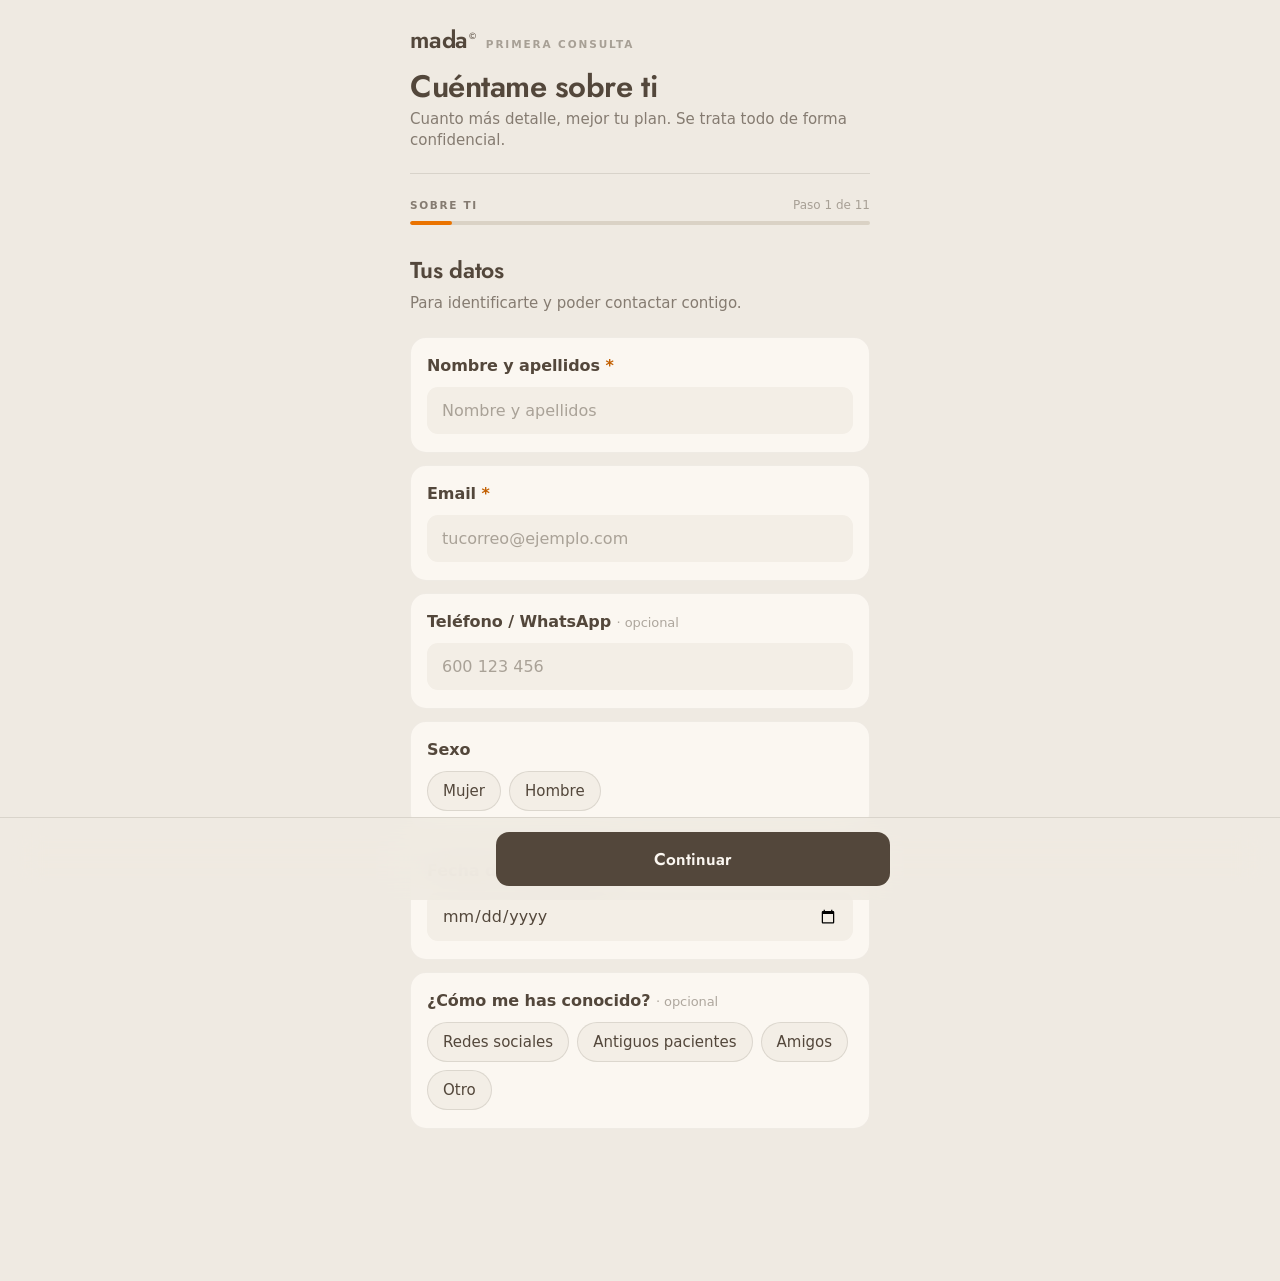
==== inicial.html @ d4c69e30 "Digestivo: pregunta «¿con qué alimentos?» tras «Con alimentos concretos» — inicial.html" ====
<!DOCTYPE html>
<html lang="es">
<head>
<meta charset="utf-8">
<meta name="viewport" content="width=device-width, initial-scale=1, viewport-fit=cover">
<meta name="robots" content="noindex">
<title>Cuestionario inicial · mada nutrición</title>
<link rel="preconnect" href="https://fonts.googleapis.com">
<link rel="preconnect" href="https://fonts.gstatic.com" crossorigin>
<link href="https://fonts.googleapis.com/css2?family=Jost:wght@500;600&display=swap" rel="stylesheet">
<link rel="stylesheet" href="mada.css?v=20261003">
</head>
<body>
<!-- MADA · Cuestionario inicial por perfiles (v3, 2026-10-01).
     inicial.html?perfil=general|deportista|menor|digestivo  (sin parámetro o desconocido = general).
     digestivo = el general más cinco pasos de historial digestivo (síntomas, dolor por zonas, heces, señales, alimentos).
     menor = el general con el día a día adaptado y la autorización de madre, padre o tutor legal.
     Página estática (GitHub Pages) → POST (form:'intake') al doPost del Apps Script →
     pestaña INICIAL (todo viaja en raw_json) → la app crea el cliente tras la revisión.
     Motor y estilos: mada.js / mada.css (compartidos con el cuestionario semanal). -->
<div class="wrap"><div id="app"></div></div>
<script src="mada.js?v=20261003"></script>
<script>
  var EXEC_URL = 'https://script.google.com/macros/s/AKfycbzDt5caDvdEflEsBOUBldg51Zm5GO_rv7yb8Tvi7xvp4FPO4zFOr2xmxoo-6ybuRs6Wqw/exec';
  var CONTACT_EMAIL = 'madanutricion@gmail.com';   // confirmado por el usuario el 2026-10-02

  // ── Perfil (lo elige el nutricionista al copiar el enlace) ──
  var KNOWN = ['general', 'deportista', 'menor', 'digestivo'];
  var PERFIL = (new URLSearchParams(location.search).get('perfil') || 'general').toLowerCase();
  if (KNOWN.indexOf(PERFIL) < 0) PERFIL = 'general';

  var GRID_FOODS = ['Cereales (pan, pasta, avena, arroz…)', 'Legumbres', 'Proteína vegetal (tofu, soja, tempeh…)', 'Verduras', 'Frutas', 'Tubérculos (patata, boniato…)', 'Carnes', 'Pescados', 'Lácteos', 'Huevo', 'Frutos secos y semillas'];
  var GRID_LEVELS = [['love', '5', 'Me encanta'], ['like', '4', 'Me gusta'], ['ok', '3', 'Normal'], ['tol', '2', 'Lo tolero'], ['no', '1', 'Lo detesto']];

  // Actividad marcada → deporte de la sesión que se añade sola
  var ACTIVITY_SPORT = { 'Gimnasio / pesas': 'gym', 'Correr': 'running', 'Ciclismo': 'cycling', 'Natación': 'swimming',
                         'CrossFit / HIIT': 'crossfit', 'Deportes de equipo': 'team', 'Clases dirigidas': 'other', 'Yoga / pilates': 'other' };
  var HR_GEAR = 'Pulsómetro o reloj GPS', POWER_GEAR = 'Potenciómetro';

  var LEGAL = 'Responsable: Oier Madariaga (MADA Nutrición), ' + CONTACT_EMAIL + '. Finalidad: elaborar y seguir tu plan nutricional. ' +
    'Base legal: la ejecución del servicio que contratas (art. 6.1.b RGPD) y tu consentimiento explícito para tratar datos de salud (art. 9.2.a), que puedes retirar en cualquier momento. ' +
    'Conservación: mientras dure el servicio y, después, durante los plazos que exige la normativa sanitaria (como mínimo cinco años). ' +
    'Destinatarios: no se ceden a terceros. Las respuestas se guardan en Google, que actúa como encargado del tratamiento y puede tratarlas fuera de la Unión Europea con las garantías que prevé el RGPD. ' +
    'Derechos: acceso, rectificación, supresión, oposición, limitación y portabilidad escribiendo a ese email. También puedes reclamar ante la Agencia Española de Protección de Datos (www.aepd.es).';

  // Menores de edad: desde los 14 años el consentimiento de protección de datos lo da la propia persona
  // (art. 7 LOPDGDD); el servicio lo contrata y lo autoriza quien ejerce la patria potestad o la tutela.
  var LEGAL_MENOR = 'Responsable: Oier Madariaga (MADA Nutrición), ' + CONTACT_EMAIL + '. Finalidad: elaborar y seguir el plan nutricional de la persona menor de edad. ' +
    'Base legal: la ejecución del servicio que contrata su madre, padre o tutor legal (art. 6.1.b RGPD) y el consentimiento explícito para tratar datos de salud (art. 9.2.a). ' +
    'A partir de los 14 años ese consentimiento lo da la propia persona menor (art. 7 de la Ley Orgánica 3/2018); por debajo de esa edad lo da su madre, padre o tutor legal. ' +
    'En todos los casos se pide además la autorización de la madre, el padre o el tutor legal para prestar el servicio. El consentimiento puede retirarse en cualquier momento. ' +
    'Conservación: mientras dure el servicio y, después, durante los plazos que exige la normativa sanitaria (como mínimo cinco años). ' +
    'Destinatarios: no se ceden a terceros. Las respuestas se guardan en Google, que actúa como encargado del tratamiento y puede tratarlas fuera de la Unión Europea con las garantías que prevé el RGPD. ' +
    'Derechos: acceso, rectificación, supresión, oposición, limitación y portabilidad, que pueden ejercer tanto la persona menor como su madre, padre o tutor legal escribiendo a ese email. ' +
    'También se puede reclamar ante la Agencia Española de Protección de Datos (www.aepd.es).';

  // ── Catálogo de pasos ──
  var STEP_DEFS = {
    sobre_ti: { name: 'Sobre ti', title: 'Tus datos', desc: 'Para identificarte y poder contactar contigo.', fields: [
      { id: 'nombre', label: 'Nombre y apellidos', req: true, type: 'text', ph: 'Nombre y apellidos', ac: 'name' },
      { id: 'email', label: 'Email', req: true, type: 'email', ph: 'tucorreo@ejemplo.com', ac: 'email' },
      { id: 'telefono', label: 'Teléfono / WhatsApp', opt: true, type: 'tel', ph: '600 123 456', ac: 'tel' },
      { id: 'sexo', label: 'Sexo', type: 'chips', opts: [['female', 'Mujer'], ['male', 'Hombre']] },
      { id: 'fecha_nacimiento', label: 'Fecha de nacimiento', type: 'date' },
      { id: 'estado_hormonal', label: 'Ciclo y etapa hormonal', hint: 'Influye en hierro, calcio y energía.', showIf: { sexo: 'female' }, type: 'chips', opts: ['Ciclo regular', 'Ciclo irregular', 'Anticonceptivos hormonales', 'Embarazo', 'Lactancia', 'Perimenopausia / menopausia'] },
      { id: 'como_conociste', label: '¿Cómo me has conocido?', opt: true, type: 'chips', opts: ['Redes sociales', 'Antiguos pacientes', 'Amigos', 'Otro'] }
    ]},
    medidas: { name: 'Medidas', title: 'Tus medidas', desc: 'Un punto de partida; ya lo afinamos en consulta.', fields: [
      { id: 'altura_cm', label: 'Altura', type: 'number', unit: 'cm', ph: '170' },
      { id: 'peso_actual', label: 'Peso actual', type: 'number', unit: 'kg', ph: '70' },
      { id: 'peso_habitual', label: 'Peso habitual', hint: 'Si has tenido variaciones de peso, especifícalas.', type: 'textarea', ph: 'Mi peso de siempre es ~68 kg; el año pasado llegué a 75…' }
    ]},
    objetivo: { name: 'Objetivo', title: 'Tu objetivo', desc: 'Para orientar el plan desde el primer día.', fields: [
      { id: 'objetivo', label: '¿Qué quieres conseguir?', hint: 'Puedes marcar más de uno.', type: 'checks', opts: ['Perder grasa', 'Ganar músculo', 'Rendimiento deportivo', 'Salud', 'Mejorar hábitos'] },
      { id: 'peso_objetivo', label: 'Peso en el que te verías bien', opt: true, type: 'number', unit: 'kg', ph: '70' },
      { id: 'motivo', label: 'Cuéntame más', type: 'textarea', ph: 'Qué quieres conseguir a corto y largo plazo, qué te ha traído hasta aquí…' },
      { id: 'asesoramientos_previos', label: '¿Has hecho otros asesoramientos nutricionales? ¿Qué tal?', opt: true, type: 'textarea', ph: 'Con quién, cuándo y cómo te fue…' }
    ]},
    salud: { name: 'Salud', title: 'Tu salud', desc: 'Para un plan seguro. Déjalo en blanco si no aplica.', fields: [
      { id: 'alergias', label: 'Alergias e intolerancias', hint: 'Marca las que te afecten: el plan las tendrá en cuenta automáticamente.', type: 'checks', opts: ['Gluten', 'Lácteos', 'Huevos', 'Frutos de cáscara', 'Cacahuetes', 'Soja', 'Pescado', 'Crustáceos', 'Moluscos', 'Sésamo', 'Apio', 'Mostaza', 'Sulfitos', 'Altramuces'] },
      { id: 'alergias_otras', label: 'Otros alimentos que no puedes o no quieres comer', opt: true, type: 'text', ph: 'Fresas, cerdo, picante…' },
      { id: 'digestivo', label: '¿Molestias digestivas habituales?', type: 'checks', none: 'Ninguna', opts: ['Ninguna', 'Hinchazón', 'Gases', 'Estreñimiento', 'Diarrea', 'Reflujo / acidez', 'Náuseas'] },
      { id: 'digestivo_detalle', label: '¿Cuándo y con qué alimentos?', opt: true, type: 'text', ph: 'Después de las legumbres, por la noche…' },
      { id: 'patologias', label: '¿Alguna patología, alteración o enfermedad actual?', hint: 'Digestiva, tiroides, diabetes, tensión, colesterol, cirugías…', type: 'textarea', ph: 'Indícalas todas' },
      { id: 'antecedentes', label: 'Enfermedades en familiares cercanos', hint: 'Padres, herman@s, tí@s, abuel@s: digestivo, colesterol, diabetes, tiroides, cáncer, obesidad…', opt: true, type: 'textarea', ph: 'Indica cuál/es' },
      { id: 'medicacion', label: 'Medicación, suplementación o herbolario', hint: 'Actual o reciente: nombre, dosis, hora y duración. Incluye antigua/crónica y reacciones adversas.', type: 'textarea', ph: 'Nombre, dosis, cuándo…' },
      { id: 'documentacion', label: '¿Analíticas o pruebas médicas recientes?', opt: true, type: 'textarea', ph: 'Sí, te las envío por email/Drive / No' }
    ]},
    dia: { name: 'Día a día', title: 'Tu día a día', desc: 'Tu rutina y hábitos me ayudan a que el plan encaje contigo.', fields: [
      { id: 'trabajo', label: '¿En qué trabajas o a qué te dedicas?', type: 'text', ph: 'Profesión / ocupación' },
      { id: 'trabajo_tipo', label: 'Tu trabajo es sobre todo…', type: 'chips', opts: ['Sentado (oficina, coche)', 'De pie o moviéndome', 'Esfuerzo físico'] },
      { id: 'turnos', label: 'Tu horario', type: 'chips', opts: ['Fijo', 'Partido', 'Turnos / noches', 'Sin horario fijo'] },
      { id: 'situacion_economica', label: '¿Situación económica complicada?', opt: true, type: 'chips', opts: ['No', 'Un poco', 'Sí'] },
      { id: 'fuma', label: '¿Fumas?', type: 'chips', opts: ['No', 'Ocasionalmente', 'Sí'] },
      { id: 'alcohol', label: '¿Consumes alcohol?', type: 'chips', opts: ['No', 'Ocasionalmente', 'Habitualmente'] },
      { id: 'dia_a_dia_otros', label: 'Otras aportaciones de tu día a día', opt: true, type: 'textarea', ph: 'Aficiones, nivel de estrés, lo que quieras…' }
    ]},
    cocina: { name: 'Cocina', title: 'Hábitos en la cocina', desc: 'Cómo y qué sueles cocinar.', fields: [
      { id: 'cocina_tiempo', label: '¿Cocinas y tienes tiempo, o vas más de comida rápida?', type: 'textarea', ph: 'Cuéntame tu manejo y tiempo en la cocina…' },
      { id: 'cocciones_disponibles', label: 'Métodos de cocción que tienes disponibles', type: 'checks', opts: ['Plancha', 'Cocido', 'Vapor', 'Horno', 'Microondas', 'Airfryer', 'Freidora', 'Barbacoa'] },
      { id: 'guarniciones', label: 'Guarniciones que más usas', opt: true, type: 'textarea', ph: 'Cremas de verdura, salteados, ensaladas, patata, arroz…' },
      { id: 'aceite', label: '¿Qué aceite usas para cocinar y para aliñar en crudo?', opt: true, type: 'text', ph: 'Oliva virgen extra, girasol…' },
      { id: 'integral_blanco', label: 'El pan, pasta o harinas que consumes, ¿integrales o blancos?', type: 'chips', opts: ['Integrales', 'Blancos', 'Ambos'] },
      { id: 'hora_hambre', label: '¿En qué momento del día tienes más hambre?', opt: true, type: 'text', ph: 'Media tarde, antes de cenar…' },
      { id: 'num_frutas_dia', label: 'Nº de frutas al día', type: 'select', min: 0, max: 10 },
      { id: 'num_legumbres_semana', label: 'Nº de legumbres a la semana', type: 'select', min: 0, max: 10 }
    ]},
    preferencias: { name: 'Preferencias', title: 'Tus preferencias', desc: 'Marca cuánto te gusta cada grupo de alimentos.', fields: [
      { id: 'preferencias', label: '', type: 'grid', foods: GRID_FOODS, levels: GRID_LEVELS }
    ]},
    un_dia: { name: 'Un día', title: 'Un día de comidas', desc: 'Qué sueles comer (indica hora, lugar y compañía si puedes).', fields: [
      { id: 'comida_desayuno', label: 'Desayuno', type: 'meal', ph: 'Ej. 7:00 tostadas de pan integral con pavo, en casa…' },
      { id: 'comida_media', label: 'Media mañana', type: 'meal', ph: 'Fruta, café…' },
      { id: 'comida_comida', label: 'Comida', type: 'meal' },
      { id: 'comida_merienda', label: 'Merienda', type: 'meal' },
      { id: 'comida_cena', label: 'Cena', type: 'meal' },
      { id: 'comida_extra', label: 'Extra', hint: 'Picoteos, fin de semana… (indica cuándo)', type: 'meal' }
    ]},
    deporte: { name: 'Tu deporte', title: 'Tu deporte', desc: 'Para ajustar el plan a lo que entrenas de verdad.', fields: [
      { id: 'deporte_principal', label: 'Tu deporte principal', type: 'chips', opts: ['Carrera', 'Ciclismo', 'Duatlón / triatlón', 'Natación', 'Fuerza / gimnasio', 'CrossFit / HIIT', 'Deporte de equipo', 'Otro'] },
      { id: 'nivel', label: 'Tu nivel', type: 'chips', opts: ['Recreativo', 'Amateur competitivo', 'Federado'] },
      { id: 'anos_practica', label: '¿Cuántos años llevas?', opt: true, type: 'number', unit: 'años', ph: '5', int: true, min: 0, max: 70 },
      { id: 'fase', label: '¿En qué fase de la temporada estás?', opt: true, type: 'chips', opts: ['Base', 'Específica', 'Competición', 'Descanso'] },
      { id: 'material', label: '¿Con qué mides tus entrenos?', hint: 'Si usas alguno, te pediré el dato en cada sesión: afina mucho el cálculo de lo que gastas.', opt: true, type: 'checks', opts: [HR_GEAR, POWER_GEAR, 'Báscula de bioimpedancia'] }
    ]},
    actividad: { name: 'Actividad', title: 'Actividad física', desc: 'Tu nivel de movimiento y ejercicio.', fields: [
      { id: 'actividad_fisica', label: '¿Qué actividad o ejercicio realizas?', type: 'checks', none: 'Ninguna', opts: ['Gimnasio / pesas', 'Correr', 'Caminar', 'Ciclismo', 'Natación', 'CrossFit / HIIT', 'Clases dirigidas', 'Deportes de equipo', 'Yoga / pilates', 'Ninguna'] },
      { id: 'entrenos_json', label: 'Tu semana de entrenos', hint: 'Una ficha por cada tipo de sesión que hagas en una semana normal (por ejemplo: rodaje suave, series y tirada larga son tres).', type: 'sessions',
        note: 'Si combinas bici y carrera en la misma sesión (brick), ponla como «Otro» con el nombre «Brick bici + carrera» y su duración total.',
        showIf: function (api) { return api.sessions().length > 0 || api.checks('actividad_fisica').some(function (a) { return ACTIVITY_SPORT[a]; }); },
        hr: function (api) { return PERFIL !== 'deportista' || api.checks('material').indexOf(HR_GEAR) >= 0; },
        power: function (api) { return api.checks('material').indexOf(POWER_GEAR) >= 0; } },
      { id: 'pasos_dia', label: 'Pasos aproximados al día', opt: true, type: 'chips', opts: ['Menos de 5.000', '5.000–8.000', '8.000–12.000', 'Más de 12.000', 'No lo sé'] },
      { id: 'actividad_otros', label: '¿Algo más sobre tu actividad?', opt: true, type: 'textarea', ph: 'Lesiones, cambios previstos, lo que quieras añadir…' }
    ]},
    comer_entreno: { name: 'Entreno y comida', title: 'Comer alrededor del entreno', desc: 'Lo que haces hoy, tal cual. Sin juzgar.', fields: [
      { id: 'pre_entreno', label: '¿Qué sueles tomar antes de entrenar?', type: 'textarea', ph: 'Tostadas con mermelada, un plátano, nada…' },
      { id: 'pre_entreno_tiempo', label: '¿Cuánto antes?', type: 'chips', opts: ['En ayunas', 'Menos de 1 h', '1-2 h', '2-3 h'] },
      { id: 'durante_entreno', label: 'Durante el entreno tomas…', type: 'checks', none: 'Nada', opts: ['Nada', 'Agua', 'Bebida isotónica', 'Geles', 'Barritas', 'Fruta', 'Otros'] },
      { id: 'durante_marcas', label: '¿Qué productos o marcas usas?', opt: true, type: 'text', ph: '226ERS, Maurten, dátiles, membrillo…' },
      { id: 'post_entreno', label: '¿Y después?', type: 'textarea', ph: 'Batido, fruta, la comida que toque…' },
      { id: 'post_entreno_tiempo', label: '¿Cuánto tardas en comer algo?', type: 'chips', opts: ['Menos de 30 min', '30-60 min', '1-2 h', 'Más de 2 h'] },
      { id: 'gi_ejercicio', label: '¿Molestias digestivas mientras entrenas o compites?', type: 'checks', none: 'Ninguna', opts: ['Ninguna', 'Náuseas', 'Calambres abdominales', 'Diarrea', 'Reflujo', 'Flato'] },
      { id: 'sudoracion', label: '¿Cuánto sudas?', type: 'chips', opts: ['Poco', 'Normal', 'Mucho'] },
      { id: 'sal_ropa', label: '¿Te quedan marcas de sal en la ropa?', opt: true, type: 'chips', opts: ['No', 'Sí'] },
      { id: 'calambres', label: '¿Calambres musculares?', opt: true, type: 'chips', opts: ['No', 'A veces', 'Frecuentes'] },
      { id: 'cafeina', label: 'Cafeína', opt: true, type: 'checks', none: 'No tomo', opts: ['No tomo', 'Café a diario', 'Antes de entrenar', 'Geles o productos con cafeína'] },
      { id: 'suplementos_deportivos', label: 'Suplementos deportivos', opt: true, type: 'checks', none: 'Ninguno', opts: ['Ninguno', 'Creatina', 'Proteína', 'Electrolitos', 'Beta-alanina', 'Otros'] },
      { id: 'suplementos_otros', label: '¿Cuáles y en qué dosis?', opt: true, type: 'text', ph: 'Creatina 3 g al día…' }
    ]},
    competiciones: { name: 'Competiciones', title: 'Competiciones y objetivos', desc: 'Lo que tienes a la vista esta temporada.', fields: [
      { id: 'competiciones_json', label: 'Tus próximas pruebas', opt: true, type: 'rows', addLabel: '+ Añadir prueba', columns: [
        { key: 'nombre', label: 'Prueba', ph: 'Duatlón de Vitoria', full: true },
        { key: 'fecha', label: 'Fecha', type: 'date' },
        { key: 'tipo', label: 'Distancia', ph: 'Sprint, 10K…' },
        { key: 'objetivo', label: 'Objetivo', type: 'chips', opts: ['Terminar', 'Marca', 'Clasificar'] }
      ]}
    ]},
    descanso: { name: 'Descanso', title: 'Hábitos de sueño', desc: 'El descanso influye mucho en los resultados.', fields: [
      { id: 'horario_sueno', label: 'Hora de levantarte y de acostarte', type: 'text', ph: 'Ej. me levanto 7:00, me acuesto 23:30' },
      { id: 'horas_sueno', label: '¿Cuánto sueles dormir?', type: 'chips', opts: ['Menos de 6 h', '6–7 h', '7–8 h', 'Más de 8 h'] },
      { id: 'buen_descanso', label: '¿Consideras que descansas bien?', type: 'chips', opts: ['Sí', 'A veces', 'No'] },
      { id: 'cuesta_conciliar', label: '¿Te cuesta conciliar el sueño?', type: 'chips', opts: ['No', 'A veces', 'Sí'] },
      { id: 'pantallas_antes_dormir', label: '¿Usas pantallas antes de dormir (móvil, TV, tablet)?', type: 'chips', opts: ['No', 'A veces', 'Sí'] }
    ]},
    enviar: { name: 'Enviar', title: 'Antes de enviar', desc: 'Un último paso y lo tengo todo.', fields: [
      { id: 'consent_at', label: 'Protección de datos', type: 'consent', text: 'He leído la información y acepto que se traten mis datos, incluidos los de salud, para elaborar y seguir mi plan nutricional.', legal: LEGAL }
    ]}
  };

  // ── Variantes de paso del perfil «menor» (mismos ids y valores que el general: la app no distingue) ──
  function variant(def, o) {
    var out = { name: def.name, title: o.title || def.title, desc: o.desc || def.desc, fields: [] };
    def.fields.forEach(function (f) {
      if ((o.omit || []).indexOf(f.id) >= 0) return;
      var c = {}, k; for (k in f) c[k] = f[k];
      var ch = (o.change || {})[f.id]; if (ch) for (k in ch) c[k] = ch[k];
      out.fields.push(c);
    });
    return out;
  }
  STEP_DEFS.sobre_ti_menor = variant(STEP_DEFS.sobre_ti, { change: {
    email: { label: 'Email', hint: 'El tuyo o el de tu madre, padre o tutor.' },
    estado_hormonal: { label: 'Tu ciclo', opts: ['Ciclo regular', 'Ciclo irregular', 'Anticonceptivos hormonales', 'No tengo la regla', 'Embarazo'] }
  }});
  STEP_DEFS.dia_menor = variant(STEP_DEFS.dia, { omit: ['situacion_economica'], change: {
    trabajo: { label: '¿Qué estudias o a qué te dedicas?', ph: 'Bachillerato, FP, trabajo…' },
    trabajo_tipo: { label: 'Tu día es sobre todo…', opts: [['Sentado (oficina, coche)', 'Sentado (clase, estudio)'], ['De pie o moviéndome', 'De pie o moviéndome'], ['Esfuerzo físico', 'Esfuerzo físico']] },
    turnos: { label: 'Tu horario de clases o trabajo' }
  }});
  STEP_DEFS.enviar_menor = { name: 'Enviar', title: 'Antes de enviar', desc: 'Para este último paso hace falta tu madre, tu padre o tu tutor legal.', fields: [
    { id: 'consent_at', label: 'Tu aceptación', type: 'consent', text: 'He leído la información y acepto que se traten mis datos, incluidos los de salud, para elaborar y seguir mi plan nutricional.', legal: LEGAL_MENOR },
    { id: 'tutor_nombre', label: 'Madre, padre o tutor legal: nombre y apellidos', req: true, type: 'text', ph: 'Nombre y apellidos' },
    { id: 'tutor_relacion', label: 'Es tu…', type: 'chips', opts: ['Madre', 'Padre', 'Tutor legal'] },
    { id: 'tutor_telefono', label: 'Su teléfono', req: true, type: 'tel', ph: '600 123 456' },
    { id: 'tutor_email', label: 'Su email', opt: true, type: 'email', ph: 'correo@ejemplo.com' },
    { id: 'tutor_consent_at', label: 'Autorización de la madre, el padre o el tutor legal', type: 'consent',
      text: 'Soy la madre, el padre o el tutor legal de quien rellena este cuestionario. He leído la información de protección de datos, autorizo que reciba el servicio de asesoramiento nutricional y consiento el tratamiento de sus datos, incluidos los de salud.' }
  ]};

  // ── Perfil «digestivo»: el general + historial digestivo. Las claves dig_* van a la anamnesis «Digestivo» ──
  function has(id, val) { return function (api) { return api.checks(id).indexOf(val) >= 0; }; }
  function hasPain(api) { var d = api.chip('dig_dolor'); return d === 'A veces' || d === 'A menudo'; }
  function hasGas(api) { var g = api.chip('dig_gases'); return g === 'A veces' || g === 'Sí'; }
  // «Con alimentos concretos» abre un campo para escribirlos (solo mientras su pregunta «¿cuándo?» está a la vista)
  var FOODS_OPT = 'Con alimentos concretos';
  function bloatFoods(api) { return api.checks('dig_sintomas').indexOf('Hinchazón o distensión') >= 0 && api.checks('dig_hinchazon_cuando').indexOf(FOODS_OPT) >= 0; }
  function gasFoods(api) { return hasGas(api) && api.checks('dig_gases_cuando').indexOf(FOODS_OPT) >= 0; }
  function hasAlarm(api) { return api.checks('dig_alarma').some(function (a) { return a !== 'Nada de esto'; }); }
  // Zonas del abdomen vistas de frente (1 = bajo las costillas del lado derecho de la persona), como en la exploración clínica
  var ZONES = [
    ['1 · hipocondrio derecho', '1', 'bajo las costillas'], ['2 · epigastrio', '2', 'boca del estómago'], ['3 · hipocondrio izquierdo', '3', 'bajo las costillas'],
    ['4 · flanco derecho', '4', 'costado'], ['5 · zona del ombligo', '5', 'ombligo'], ['6 · flanco izquierdo', '6', 'costado'],
    ['7 · fosa ilíaca derecha', '7', 'ingle'], ['8 · hipogastrio', '8', 'bajo vientre'], ['9 · fosa ilíaca izquierda', '9', 'ingle'],
    ['Difuso', 'Difuso: no sabría señalar un punto']
  ];
  var BRISTOL = [
    ['Tipo 1', 'Tipo 1', 'Bolitas duras y separadas, cuesta expulsarlas', 'b1'],
    ['Tipo 2', 'Tipo 2', 'Alargada, pero formada por bultos', 'b2'],
    ['Tipo 3', 'Tipo 3', 'Alargada, con grietas en la superficie', 'b3'],
    ['Tipo 4', 'Tipo 4', 'Alargada, lisa y blanda', 'b4'],
    ['Tipo 5', 'Tipo 5', 'Trozos blandos con los bordes definidos', 'b5'],
    ['Tipo 6', 'Tipo 6', 'Trozos pastosos con los bordes irregulares', 'b6'],
    ['Tipo 7', 'Tipo 7', 'Líquida, sin trozos sólidos', 'b7']
  ];
  STEP_DEFS.salud_digestivo = variant(STEP_DEFS.salud, { omit: ['digestivo', 'digestivo_detalle'] });
  STEP_DEFS.dig_historia = { name: 'Digestión', title: 'Tu digestión', desc: 'Cuanto más me cuentes, mejor podré valorar tu caso. Deja en blanco lo que no te pase.', fields: [
    { id: 'dig_diagnostico', label: '¿Tienes algún diagnóstico médico digestivo?', hint: 'Si tienes informes o pruebas, envíamelos por email o Drive.', opt: true, type: 'text', ph: 'Colon irritable, celiaquía, SIBO, gastritis, Helicobacter…' },
    { id: 'dig_inicio', label: '¿Desde cuándo tienes molestias?', hint: '¿Lo asocias a algún momento concreto de tu vida?', type: 'textarea', ph: 'Desde hace dos años, tras una gastroenteritis; fue a más al cambiar de trabajo…' },
    { id: 'dig_intoxicacion', label: '¿Alguna intoxicación alimentaria reciente o que relaciones con tus síntomas?', opt: true, type: 'text', ph: 'Cuándo y con qué' },
    { id: 'dig_viajes', label: '¿Has viajado a otros países? ¿Tuviste diarrea del viajero?', opt: true, type: 'text', ph: 'Qué países y cuándo' },
    { id: 'dig_sintomas', label: '¿Qué notas habitualmente?', type: 'checks', none: 'Nada de esto', opts: ['Hinchazón o distensión', 'Reflujo o acidez', 'Digestiones pesadas', 'Náuseas', 'Vómitos', 'Eructos frecuentes', 'Nada de esto'] },
    { id: 'dig_hinchazon_cuando', label: '¿Cuándo aparece la hinchazón?', showIf: has('dig_sintomas', 'Hinchazón o distensión'), type: 'checks', opts: ['Ya al levantarme', 'Después de comer', 'Va a más durante el día', 'Con alimentos concretos', 'Con el estrés'] },
    { id: 'dig_hinchazon_alimentos', label: '¿Con qué alimentos?', showIf: bloatFoods, type: 'textarea', ph: 'Legumbres, cebolla, pan, lácteos…' },
    { id: 'dig_vomitos_cuando', label: '¿Cuándo suelen darse los vómitos?', showIf: has('dig_sintomas', 'Vómitos'), type: 'text', ph: 'Después de cenar, por las mañanas…' },
    { id: 'dig_tras_comer', label: 'Después de comer…', type: 'chips', opts: ['Me encuentro igual', 'Me alivia', 'Me duele o empeoro'] },
    { id: 'dig_sintomas_detalle', label: 'Cuéntame más', hint: 'Cuándo aparecen, con qué comidas, qué los alivia…', opt: true, type: 'textarea', ph: 'La acidez me viene por la noche, al tumbarme…' }
  ]};
  STEP_DEFS.dig_dolor = { name: 'Dolor y gases', title: 'Dolor y gases', desc: 'Dónde, cuándo y cómo.', fields: [
    { id: 'dig_dolor', label: '¿Tienes dolor en el abdomen?', hint: 'Al palparte o sin tocarte.', type: 'chips', opts: ['No', 'A veces', 'A menudo'] },
    { id: 'dig_dolor_zonas', label: '¿Dónde te duele?', hint: 'Marca todas las zonas. Están vistas de frente: la columna de la izquierda es tu lado derecho.', showIf: hasPain,
      type: 'checks', layout: 'grid3', head: ['Tu lado derecho', 'Centro', 'Tu lado izquierdo'], none: 'Difuso', opts: ZONES },
    { id: 'dig_dolor_cuando', label: '¿En qué momentos?', opt: true, showIf: hasPain, type: 'text', ph: 'Después de comer, antes de ir al baño, con la regla…' },
    { id: 'dig_dolor_bano', label: '¿Mejora al ir al baño?', showIf: hasPain, type: 'chips', opts: ['Sí', 'A veces', 'No'] },
    { id: 'dig_gases', label: '¿Tienes exceso de gases?', type: 'chips', opts: ['No', 'A veces', 'Sí'] },
    { id: 'dig_gases_cuando', label: '¿En qué momento?', showIf: hasGas, type: 'checks', opts: ['Después de las comidas', 'Al final del día', 'Con alimentos concretos', 'Todo el día'] },
    { id: 'dig_gases_alimentos', label: '¿Con qué alimentos?', showIf: gasFoods, type: 'textarea', ph: 'Coles, legumbres, refrescos…' },
    { id: 'dig_gases_molestia', label: '¿Sientes malestar o quemazón al expulsarlos?', hint: 'Contesta aunque no tengas exceso de gases.', type: 'chips', opts: ['No', 'A veces', 'Sí'] },
    { id: 'dig_gases_olor', label: '¿Cómo huelen?', type: 'chips', opts: ['Apenas huelen', 'Olor normal', ['Olor fuerte (huevo podrido)', 'Olor fuerte, como a huevo podrido']] }
  ]};
  STEP_DEFS.dig_heces = { name: 'Deposiciones', title: 'Tus deposiciones', desc: 'No es lo más agradable de contar, pero es de lo que más información da.', fields: [
    { id: 'dig_ritmo', label: '¿Cómo es tu ritmo intestinal?', type: 'chips', opts: ['Normal', 'Estreñimiento', 'Diarrea', 'Alterno las dos'] },
    { id: 'dig_frecuencia', label: '¿Cuántas veces vas al baño?', type: 'text', ph: '1-2 al día, una cada tres días…' },
    { id: 'dig_momento', label: '¿En qué momento del día?', opt: true, type: 'checks', opts: ['Al levantarme', 'Justo después de comer', 'Por la noche', 'Sin momento fijo'] },
    { id: 'dig_bristol', label: '¿A cuál se parecen más tus heces?', hint: 'Puedes marcar varias.', type: 'checks', layout: 'rows', opts: BRISTOL },
    { id: 'dig_bristol_detalle', label: 'Si varían, ¿con qué frecuencia cada tipo?', hint: 'Y si has visto que cambian con algún alimento o situación.', opt: true, type: 'textarea', ph: 'Casi siempre tipo 3; tipo 6 cuando como fuera o estoy con nervios…' },
    { id: 'dig_heces_color', label: 'Color y olor', opt: true, type: 'text', ph: 'Marrón, amarillentas, verdosas, muy oscuras, olor muy fuerte…' },
    { id: 'dig_heces_rasgos', label: '¿Has notado algo de esto?', type: 'checks', none: 'Nada de esto', opts: ['Restos de alimentos', 'Flotan', 'Aceitosas o grasientas', 'Manchan mucho el váter', 'Nada de esto'] },
    { id: 'dig_heces_inicio', label: '¿Los cambios empezaron en un momento concreto?', opt: true, type: 'text', ph: 'Tras unos antibióticos, un viaje, una época de estrés…' }
  ]};
  STEP_DEFS.dig_senales = { name: 'Otras señales', title: 'Otras señales', desc: 'Algunas parecen no tener que ver con la digestión, pero ayudan a entender el cuadro.', fields: [
    { id: 'dig_alarma', label: '¿Te ha pasado algo de esto?', type: 'checks', none: 'Nada de esto', opts: ['Sangre en las heces o heces negras', 'Bulto en el abdomen al palparte', 'Dificultad para tragar', 'Pérdida de peso sin buscarla', 'Pérdida de apetito', 'Anemias recurrentes', 'Nada de esto'] },
    { id: 'dig_alarma_detalle', label: 'Cuéntame cuánto, desde cuándo y si lo has consultado con tu médico', showIf: hasAlarm, type: 'textarea', ph: 'He perdido 4 kg en dos meses sin cambiar nada; aún no he ido al médico…' },
    { id: 'dig_boca', label: 'En la boca', type: 'checks', none: 'Nada de esto', opts: ['Mal sabor o sabor metálico', 'Boca pastosa o seca', 'Mal aliento', 'Llagas o aftas', 'Caries frecuentes', 'Herpes', 'Lengua blanca', 'Gingivitis', 'Candidiasis', 'Nada de esto'] },
    { id: 'dig_infecciones', label: '¿Infecciones que se repiten?', opt: true, type: 'text', ph: 'De orina, en las uñas, hongos…' },
    { id: 'dig_signos', label: '¿Notas alguno de estos signos?', type: 'checks', none: 'Ninguno', opts: ['Caída de pelo o pelo quebradizo', 'Caída de pelo de las cejas', 'Uñas quebradizas o con líneas', 'Dolores de cabeza habituales', 'Mareos o vista nublada',
      ['Alteraciones en la piel', 'Piel: eczema, rojez o picor'], 'Fatiga', 'Neblina mental', 'Ninguno'] },
    { id: 'dig_signos_detalle', label: 'Describe lo que creas conveniente', opt: true, type: 'textarea', ph: 'Picor solo en verano, mareos al levantarme rápido…' },
    { id: 'dig_estres', label: '¿Eres propenso/a al estrés o la ansiedad?', type: 'chips', opts: ['No', 'Algo', 'Mucho'] },
    { id: 'dig_estres_relacion', label: '¿Tus síntomas o recaídas van con el estrés?', type: 'chips', opts: ['No', 'A veces', 'Sí', 'No lo sé'] }
  ]};
  STEP_DEFS.dig_alimentos = { name: 'Alimentos', title: 'Alimentos que te sientan mal', desc: 'Lo que ya hayas detectado. Si no lo tienes claro, también me vale.', fields: [
    { id: 'dig_ninez', label: '¿Alguna alergia o sensibilidad a alimentos de niño/a?', opt: true, type: 'text', ph: 'Leche, huevo…' },
    { id: 'dig_evita', label: '¿Evitas algún alimento aunque no tengas alergia ni intolerancia?', opt: true, type: 'textarea', ph: 'Cuáles y por qué' },
    { id: 'dig_sientan_mal', label: '¿Qué relacionas con tus síntomas?', hint: 'Entre las verduras, sobre todo ajo, cebolla, puerro, espárragos, champiñón o guisantes; entre las frutas, manzana, melocotón o cereza.', type: 'checks', none: 'Ninguno',
      opts: ['Picantes', 'Salsas', ['Café / té / cacao', 'Café, té o cacao'], 'Refrescos', 'Ultraprocesados', 'Grasas y fritos', 'Legumbres', 'Frutos secos', 'Verduras', 'Frutas', 'Integrales', 'Huevos', 'Pescados', 'Carnes', 'Ninguno'] },
    { id: 'dig_sientan_mal_detalle', label: '¿Cuáles en concreto y qué te provocan?', opt: true, type: 'textarea', ph: 'La cebolla cruda me hincha; el café me da acidez…' },
    { id: 'dig_libre', label: '¿Algo más que quieras contarme?', hint: 'Cómo estás ahora, qué has probado ya, lo que creas importante y no te haya preguntado.', opt: true, type: 'textarea', ph: 'Lo que quieras' }
  ]};

  var PROFILES = {
    general: { kicker: 'Primera consulta', greeting: 'Cuéntame sobre ti', meta: 'Cuanto más detalle, mejor tu plan. Se trata todo de forma confidencial.',
      steps: ['sobre_ti', 'medidas', 'objetivo', 'salud', 'dia', 'cocina', 'preferencias', 'un_dia', 'actividad', 'descanso', 'enviar'] },
    deportista: { kicker: 'Primera consulta · deportistas', greeting: 'Cuéntame cómo entrenas', meta: 'Unos 15 minutos. Con tus entrenos al detalle, el plan sale ajustado a lo que gastas de verdad.',
      steps: ['sobre_ti', 'medidas', 'objetivo', 'salud', 'dia', 'cocina', 'preferencias', 'un_dia', 'deporte', 'actividad', 'comer_entreno', 'competiciones', 'descanso', 'enviar'] },
    // Mismos pasos y claves que el general; `defs` cambia la definición de tres de ellos
    menor: { kicker: 'Primera consulta · menores de edad', greeting: 'Cuéntame sobre ti', meta: 'Rellénalo tú. En el último paso hará falta tu madre, tu padre o tu tutor legal un minuto para autorizarlo.',
      steps: ['sobre_ti', 'medidas', 'objetivo', 'salud', 'dia', 'cocina', 'preferencias', 'un_dia', 'actividad', 'descanso', 'enviar'],
      defs: { sobre_ti: 'sobre_ti_menor', dia: 'dia_menor', enviar: 'enviar_menor' } },
    // El general con el historial digestivo detrás de «Salud» (que ya no repite las molestias digestivas)
    digestivo: { kicker: 'Primera consulta · digestivo', greeting: 'Cuéntame cómo te sientes', meta: 'Unos 20 minutos. Si lo dejas a medias, se guarda en este dispositivo y puedes seguir después.',
      steps: ['sobre_ti', 'medidas', 'objetivo', 'salud', 'dig_historia', 'dig_dolor', 'dig_heces', 'dig_senales', 'dig_alimentos', 'dia', 'cocina', 'preferencias', 'un_dia', 'actividad', 'descanso', 'enviar'],
      defs: { salud: 'salud_digestivo' } }
  };
  var P = PROFILES[PERFIL];

  var form = MadaForm.mount({
    root: '#app',
    brand: { kicker: P.kicker, greeting: P.greeting, meta: P.meta },
    steps: P.steps.map(function (k) { var s = STEP_DEFS[(P.defs || {})[k] || k]; return { key: k, name: s.name, title: s.title, desc: s.desc, fields: s.fields }; }),
    draftKey: 'mada_intake_v3:' + PERFIL,
    // Quien dejó a medias el cuestionario anterior (v2, un solo perfil) lo recupera en el perfil general
    legacyDraftKey: PERFIL === 'general' ? 'mada_intake_v2' : null,
    migrateDraft: function (d, ctl) {
      var old = d._sports || {};
      Object.keys(old).forEach(function (label) {
        var sport = ACTIVITY_SPORT[label], v = old[label] || {};
        if (!sport) return;
        ctl.addSession(sport, { name: sport === 'other' ? label : '', times_per_week: Math.max(1, Math.min(14, parseInt(v.sessions, 10) || 1)),
          duration_min: v.minutes || '', intensity: ['baja', 'media', 'alta'].indexOf(v.intensity) >= 0 ? v.intensity : '' });
      });
    },
    execUrl: EXEC_URL,
    base: { form: 'intake', perfil: PERFIL },
    numeric: false,
    // Al marcar una actividad se añade su ficha de sesión, lista para rellenar
    onChange: function (id, api, ctl) {
      if (id !== 'actividad_fisica') return;
      api.checks('actividad_fisica').forEach(function (a) {
        var sport = ACTIVITY_SPORT[a];
        if (sport && !ctl.hasSession(sport)) ctl.addSession(sport);
      });
    },
    validateStep: function (key, api) {
      if (key === 'sobre_ti') {
        var nombre = document.getElementById('nombre'), email = document.getElementById('email');
        var okN = nombre.value.trim().length > 1, okM = /^[^@\s]+@[^@\s]+\.[^@\s]+$/.test(email.value.trim());
        nombre.classList.toggle('invalid', !okN); email.classList.toggle('invalid', !okM);
        if (!okN || !okM) return 'Necesito al menos tu nombre y un email válido para continuar.';
      }
      if (key === 'actividad') {       // una ficha con deporte no se pierde en silencio: o lleva duración o se quita
        var ss = api.sessions();
        for (var i = 0; i < ss.length; i++) {
          if (ss[i].sport && !(parseFloat(String(ss[i].duration_min).replace(',', '.')) > 0)) {
            return 'A la sesión ' + (i + 1) + ' le falta la duración. Ponla, o quita la ficha si no la haces.';
          }
        }
      }
      if (key === 'enviar' && !api.consent('consent_at')) return 'Marca la casilla de protección de datos para poder enviar el cuestionario.';
      if (key === 'enviar' && PERFIL === 'menor') {
        var tn = document.getElementById('tutor_nombre'), tt = document.getElementById('tutor_telefono');
        var okTn = tn.value.trim().length > 4, okTt = tt.value.replace(/\D/g, '').length >= 9;
        tn.classList.toggle('invalid', !okTn); tt.classList.toggle('invalid', !okTt);
        if (!okTn || !okTt) return 'Faltan el nombre y el teléfono de tu madre, padre o tutor legal.';
        if (!api.consent('tutor_consent_at')) return 'Falta la autorización de tu madre, padre o tutor legal: tiene que marcar su casilla.';
      }
      return null;
    },
    // La hoja mantiene la columna «edad»: se calcula desde la fecha de nacimiento
    transform: function (data) {
      if (data.fecha_nacimiento) {
        var bd = new Date(data.fecha_nacimiento + 'T00:00:00'), now = new Date();
        var a = now.getFullYear() - bd.getFullYear();
        if (now < new Date(now.getFullYear(), bd.getMonth(), bd.getDate())) a--;
        if (a > 0 && a < 120) data.edad = String(a);
      }
      return data;
    },
    success: { title: '¡Recibido!', text: 'Gracias por tus datos. Los revisaré antes de nuestra primera consulta y me pondré en contacto contigo.',
      titleFor: function (data) { var n = (data.nombre || '').split(' ')[0]; return n ? '¡Gracias, ' + n + '!' : ''; } }
  });
</script>
</body>
</html>
---- mada.css ----
/* MADA · formularios públicos (cuestionario inicial y semanal).
   Marca 2026-09: lino · tinta · naranja. Los tokens siguen los de la app
   (mada-app/app/templates/base.html). El naranja es el único acento: selección,
   progreso, relleno del slider y foco; nunca fondo de botón. */
:root {
  color-scheme: light;
  --bg: #EFEAE2;            /* lino */
  --card: #FBF7F1;          /* papel */
  --field: #F3EEE6;
  --field-focus: #FFFFFF;
  --hairline: rgba(83,71,59,0.14);
  --ink: #53473B;           /* marrón de marca: texto y botón primario */
  --ink-deep: #3A312A;
  --ink-2: rgba(83,71,59,0.68);
  --ink-3: rgba(83,71,59,0.46);
  --beige: #DAD2C5;
  --accent: #EA7300;
  --accent-text: #C25F00;   /* naranja legible para texto pequeño */
  --accent-soft: rgba(234,115,0,0.12);
  --ok: #4E7D5B;            /* salvia */
  --ok-soft: rgba(78,125,91,0.14);
  --danger: #B9382A;        /* teja */
  --danger-soft: rgba(185,56,42,0.09);
  --font-display: "Jost", "Avenir Next", "Futura", system-ui, sans-serif;
  --font-body: -apple-system, BlinkMacSystemFont, "SF Pro Text", system-ui, "Segoe UI", Roboto, sans-serif;
  --ease-spring: cubic-bezier(0.32, 0.72, 0, 1);
  --ease-out: cubic-bezier(0.22, 1, 0.36, 1);
}
* { margin: 0; padding: 0; box-sizing: border-box; -webkit-tap-highlight-color: transparent; }
html { font-size: 16px; }
body {
  background: var(--bg); color: var(--ink); font-family: var(--font-body);
  min-height: 100vh; -webkit-font-smoothing: antialiased; text-rendering: optimizeLegibility;
}
button { font-family: inherit; color: inherit; }
input[type=number]::-webkit-inner-spin-button, input[type=number]::-webkit-outer-spin-button { -webkit-appearance: none; margin: 0; }
input[type=number] { -moz-appearance: textfield; }
:focus-visible { outline: 2px solid var(--accent); outline-offset: 2px; }
.wrap { max-width: 500px; margin: 0 auto; padding: calc(env(safe-area-inset-top) + 28px) 20px 140px; }

/* ── Cabecera: wordmark · kicker · saludo · meta ── */
.brand { display: flex; align-items: baseline; gap: 10px; }
.wordmark { font-family: var(--font-display); font-weight: 600; font-size: 24px; letter-spacing: -0.01em; color: var(--ink); line-height: 1; }
.wordmark sup { font-size: 9px; font-weight: 500; margin-left: 1px; vertical-align: super; }
.kicker { font-size: 10.5px; font-weight: 700; letter-spacing: 0.18em; text-transform: uppercase; color: var(--ink-3); }
.greeting { font-family: var(--font-display); font-size: 31px; font-weight: 600; letter-spacing: -0.015em; line-height: 1.08; margin-top: 18px; }
.week-meta { font-size: 15px; color: var(--ink-2); margin-top: 6px; line-height: 1.4; }
.head-rule { border-bottom: 1px solid var(--hairline); padding-bottom: 22px; margin-bottom: 24px; }

/* ── Progreso ── */
.progress-row { display: flex; align-items: baseline; justify-content: space-between; margin-bottom: 9px; }
.step-label { font-size: 10.5px; font-weight: 700; letter-spacing: 0.16em; text-transform: uppercase; color: var(--ink-2); }
.step-count { font-size: 12px; color: var(--ink-3); font-variant-numeric: tabular-nums; }
.progress-track { height: 4px; background: var(--beige); border-radius: 999px; overflow: hidden; margin-bottom: 28px; }
.progress-fill { height: 100%; background: var(--accent); border-radius: 999px; transition: width 0.5s var(--ease-spring); }

/* ── Pasos ── */
.step { display: none; }
.step.active { display: block; animation: stepIn 0.45s var(--ease-spring); }
@keyframes stepIn { from { opacity: 0; transform: translateX(18px); } to { opacity: 1; transform: none; } }
.step-title { font-family: var(--font-display); font-size: 23px; font-weight: 600; letter-spacing: -0.01em; margin-bottom: 6px; }
.step-desc { font-size: 15px; color: var(--ink-2); line-height: 1.45; margin-bottom: 22px; }

.card { background: var(--card); border: 1px solid rgba(83,71,59,0.07); border-radius: 16px; padding: 18px 16px; margin-bottom: 12px; }
.field-label { display: block; font-size: 16px; font-weight: 600; letter-spacing: -0.005em; margin-bottom: 12px; }
.field-label .req { color: var(--accent-text); }
.field-hint { font-size: 13px; color: var(--ink-2); margin-top: -6px; margin-bottom: 12px; line-height: 1.4; }
.optional { color: var(--ink-3); font-weight: 400; font-size: 13px; }
.mini-label { display: block; font-size: 10.5px; font-weight: 700; letter-spacing: 0.12em; text-transform: uppercase; color: var(--ink-2); margin: 14px 0 7px; }

input[type="text"], input[type="email"], input[type="tel"], input[type="number"], input[type="date"], textarea, select {
  width: 100%; background: var(--field); border: 1px solid transparent; border-radius: 11px; color: var(--ink);
  font-size: 16px; padding: 13px 14px; outline: none; font-family: inherit;
  transition: box-shadow 0.2s var(--ease-out), background 0.2s var(--ease-out), border-color 0.2s var(--ease-out);
}
select { appearance: none; -webkit-appearance: none; padding-right: 40px; background-repeat: no-repeat; background-position: right 14px center;
  background-image: url("data:image/svg+xml,%3Csvg xmlns='http://www.w3.org/2000/svg' width='14' height='14' viewBox='0 0 24 24' fill='none' stroke='%2353473B' stroke-width='3'%3E%3Cpath d='M6 9l6 6 6-6'/%3E%3C/svg%3E"); }
input:focus, textarea:focus, select:focus { background: var(--field-focus); border-color: var(--accent); box-shadow: 0 0 0 3px var(--accent-soft); }
input.invalid { border-color: var(--danger); box-shadow: 0 0 0 3px var(--danger-soft); }
textarea { resize: vertical; min-height: 92px; line-height: 1.5; }
textarea.is-short { min-height: 64px; }
::placeholder { color: var(--ink-3); }
.with-unit { display: flex; align-items: center; gap: 10px; }
.with-unit .unit { font-size: 15px; color: var(--ink-3); }

/* ── Chips: selección = naranja suave + borde naranja (como .choice-chip de la app) ── */
.chips { display: flex; flex-wrap: wrap; gap: 8px; }
.chip { border: 1px solid var(--hairline); background: var(--field); color: var(--ink); font-size: 15px; font-weight: 500; padding: 10px 15px; border-radius: 999px; cursor: pointer;
  transition: transform 0.12s var(--ease-out), background 0.15s, color 0.15s, border-color 0.15s, box-shadow 0.15s; }
.chip:active { transform: scale(0.96); }
.chip.sel { background: var(--accent-soft); color: var(--accent-text); border-color: var(--accent); box-shadow: 0 0 0 1px var(--accent); font-weight: 600; }
.chips.is-mini .chip { font-size: 14px; padding: 8px 12px; }
/* Los siete días caben siempre en una fila: se reparten el ancho (de 320 px a 500 px) */
.chips.is-days { gap: 5px; flex-wrap: nowrap; }
.chips.is-days .chip { flex: 1 1 0; min-width: 0; padding: 8px 0; text-align: center; }
/* Opciones en filas (dibujo + título + descripción): escala de Bristol */
.chip-text { display: block; min-width: 0; }
.chip-main { display: block; }
.chip-sub { display: block; font-size: 12.5px; font-weight: 400; color: var(--ink-2); line-height: 1.3; margin-top: 1px; }
.chip.sel .chip-sub { color: var(--accent-text); }
.chips.is-rows { flex-direction: column; flex-wrap: nowrap; gap: 7px; }
.chips.is-rows .chip { display: flex; align-items: center; gap: 13px; text-align: left; border-radius: 13px; padding: 10px 13px; }
.chips.is-rows .chip-ico { flex: 0 0 80px; display: flex; color: var(--ink); }
.chips.is-rows .chip-ico svg { width: 80px; height: 30px; display: block; }
.chips.is-rows .chip-text { flex: 1 1 auto; }
/* Rejilla 3×3 con cabecera de columnas: zonas del abdomen */
.chips-head, .chips.is-grid3 { display: grid; grid-template-columns: repeat(3, minmax(0, 1fr)); gap: 6px; }
.chips-head { font-size: 10px; font-weight: 700; letter-spacing: 0.08em; text-transform: uppercase; color: var(--ink-2); text-align: center; margin-bottom: 7px; }
.chips.is-grid3 .chip { border-radius: 12px; padding: 9px 3px 10px; text-align: center; min-width: 0; }
.chips.is-grid3 .chip-main { font-family: var(--font-display); font-size: 20px; line-height: 1.15; }
.chips.is-grid3 .chip-sub { font-size: 11px; line-height: 1.2; }
.chips.is-grid3 .chip.is-wide { grid-column: 1 / -1; padding: 11px 12px; }
.chips.is-grid3 .chip.is-wide .chip-main { font-family: inherit; font-size: 14.5px; }

/* ── Rejilla de preferencias ── */
.grid-legend { display: flex; gap: 10px; flex-wrap: wrap; font-size: 11px; color: var(--ink-3); margin-bottom: 14px; }
.grid-row { display: flex; align-items: center; gap: 10px; padding: 9px 0; border-top: 1px solid var(--hairline); }
.grid-row:first-of-type { border-top: 0; }
.grid-name { flex: 1; font-size: 14px; font-weight: 500; }
.grid-opts { display: flex; gap: 5px; }
.grid-dot { width: 32px; height: 32px; border-radius: 50%; border: 1px solid var(--hairline); background: var(--field); font-size: 14px; font-weight: 600; color: var(--ink-2); cursor: pointer;
  transition: transform 0.1s var(--ease-out), background 0.15s, color 0.15s; }
.grid-dot:active { transform: scale(0.9); }
.grid-dot.sel { color: #FFFFFF; background: var(--accent); border-color: var(--accent); }

.meal-label { font-size: 10.5px; font-weight: 700; letter-spacing: 0.14em; text-transform: uppercase; color: var(--accent-text); margin-bottom: 9px; }

/* ── Slider 0-10 ── */
.slider-block { padding-bottom: 14px; }
.slider-head { display: flex; align-items: baseline; justify-content: space-between; gap: 12px; margin-bottom: 6px; }
.slider-value { font-family: var(--font-display); font-size: 24px; font-weight: 600; color: var(--accent-text); font-variant-numeric: tabular-nums; min-width: 54px; text-align: right; white-space: nowrap; }
.slider-value.unset { font-family: var(--font-body); color: var(--ink-3); font-size: 13px; font-weight: 400; }
.slider-emoji { font-size: 18px; margin-right: 6px; }
input[type="range"] { -webkit-appearance: none; appearance: none; width: 100%; height: 36px; background: transparent; margin-top: 4px; }
input[type="range"]::-webkit-slider-runnable-track { height: 5px; border-radius: 999px;
  background: linear-gradient(90deg, var(--accent) var(--fill, 0%), var(--beige) var(--fill, 0%)); }
input[type="range"]::-webkit-slider-thumb { -webkit-appearance: none; width: 27px; height: 27px; border-radius: 50%; background: #FFFFFF; border: 1px solid rgba(83,71,59,0.12);
  margin-top: -11px; box-shadow: 0 1px 3px rgba(58,49,42,0.22), 0 4px 10px rgba(58,49,42,0.10); transition: transform 0.12s var(--ease-out); }
input[type="range"]:active::-webkit-slider-thumb { transform: scale(1.12); }
input[type="range"]::-moz-range-track { height: 5px; border-radius: 999px; background: linear-gradient(90deg, var(--accent) var(--fill, 0%), var(--beige) var(--fill, 0%)); }
input[type="range"]::-moz-range-thumb { width: 25px; height: 25px; border-radius: 50%; background: #FFFFFF; border: 1px solid rgba(83,71,59,0.12); box-shadow: 0 1px 3px rgba(58,49,42,0.22); }
.slider-ends { display: flex; justify-content: space-between; font-size: 12px; color: var(--ink-3); margin-top: 2px; }

/* ── Peso semanal ── */
.weight-row { display: flex; align-items: center; gap: 12px; padding: 10px 0; border-top: 1px solid var(--hairline); }
.weight-row:first-child { border-top: 0; padding-top: 2px; }
.weight-day { width: 104px; flex-shrink: 0; }
.weight-day .d { font-size: 15px; font-weight: 600; }
.weight-day .f { font-size: 12px; color: var(--ink-3); margin-top: 1px; }
.weight-row input { text-align: center; padding: 11px 10px; font-variant-numeric: tabular-nums; font-weight: 500; }
.weight-row .kg { font-size: 13px; color: var(--ink-3); width: 20px; }

/* ── Entrenos de la semana (totales por deporte) ── */
.sport-row { display: none; padding: 12px 0 4px; border-top: 1px solid var(--hairline); margin-top: 12px; }
.sport-row.on { display: block; }
.sport-row .name { font-size: 15px; font-weight: 600; margin-bottom: 8px; }
.sport-grid { display: grid; grid-template-columns: repeat(5, 1fr); gap: 6px; }
.sport-grid label { display: block; font-size: 10.5px; font-weight: 500; color: var(--ink-2); text-align: center; margin-top: 5px; }
.sport-grid input { text-align: center; padding: 11px 4px; font-size: 15px; font-variant-numeric: tabular-nums; font-weight: 500; }
.sport-grid .cell.off { visibility: hidden; }

/* ── Sesiones de entreno y filas repetibles ── */
.session, .row-item { border: 1px solid var(--hairline); border-radius: 13px; padding: 4px 14px 16px; margin-bottom: 12px; background: var(--field-focus); }
.session-head { display: flex; align-items: center; justify-content: space-between; padding-top: 12px; font-family: var(--font-display); font-size: 17px; font-weight: 600; }
.link-btn { background: none; border: none; font-size: 13px; font-weight: 500; color: var(--ink-2); text-decoration: underline; text-underline-offset: 3px; cursor: pointer; padding: 6px 0; }
.pair { display: grid; grid-template-columns: 1fr 1fr; gap: 12px; align-items: end; }
.pair.is-wrap { grid-template-columns: repeat(auto-fit, minmax(130px, 1fr)); }
.pair .mini-label { margin-top: 0; }
.pair { margin-top: 14px; }
.stepper { display: flex; align-items: center; justify-content: space-between; background: var(--field); border-radius: 11px; padding: 4px; height: 49px; }
.stepper button { width: 41px; height: 41px; border-radius: 9px; border: none; background: var(--beige); font-size: 22px; font-weight: 500; line-height: 1; cursor: pointer; }
.stepper button:active { background: var(--ink); color: var(--card); }
.stepper-val { font-family: var(--font-display); font-size: 21px; font-weight: 600; font-variant-numeric: tabular-nums; }
.row-item { display: grid; grid-template-columns: 1fr 1fr; gap: 0 12px; }
.row-item .is-full { grid-column: 1 / -1; }
.row-item .link-btn { justify-self: start; margin-top: 8px; }
.btn-add { width: 100%; border: 1px dashed rgba(83,71,59,0.34); background: transparent; border-radius: 12px; padding: 13px; font-size: 15px; font-weight: 600; cursor: pointer; }
.btn-add:active { background: var(--beige); }

/* ── Consentimiento ── */
.consent { display: flex; gap: 12px; align-items: flex-start; font-size: 15px; line-height: 1.45; cursor: pointer; }
.consent input { width: 22px; height: 22px; margin-top: 1px; flex-shrink: 0; accent-color: var(--accent); }
.legal { margin-top: 14px; font-size: 13px; color: var(--ink-2); }
.legal summary { cursor: pointer; font-weight: 600; color: var(--accent-text); }
.legal p { margin-top: 10px; line-height: 1.5; }

/* ── Navegación ── */
.nav { position: fixed; bottom: 0; left: 0; right: 0; background: rgba(239,234,226,0.86); -webkit-backdrop-filter: blur(20px) saturate(160%); backdrop-filter: blur(20px) saturate(160%);
  border-top: 1px solid var(--hairline); padding: 14px 20px calc(14px + env(safe-area-inset-bottom)); }
.nav-inner { max-width: 500px; margin: 0 auto; display: flex; gap: 10px; }
.btn { flex: 1; border: none; border-radius: 13px; font-family: var(--font-display); font-size: 17px; font-weight: 600; padding: 15px; cursor: pointer;
  transition: transform 0.13s var(--ease-out), opacity 0.2s, background 0.2s; }
.btn:active { transform: scale(0.97); }
.btn-next { background: var(--ink); color: #FBF7F1; }
.btn-next:active { background: var(--ink-deep); }
.btn-next:disabled { opacity: 0.55; }
.btn-back { background: var(--beige); color: var(--ink); flex: 0 0 96px; }

/* ── Éxito, error, enlace no válido ── */
.success { text-align: center; padding: 76px 10px 30px; display: none; }
.success.active { display: block; animation: stepIn 0.45s var(--ease-spring); }
.check-ring { width: 96px; height: 96px; margin: 0 auto 28px; border-radius: 50%; background: var(--ok-soft); display: flex; align-items: center; justify-content: center; animation: pop 0.6s cubic-bezier(0.34,1.56,0.64,1); }
@keyframes pop { from { transform: scale(0.35); opacity: 0; } to { transform: scale(1); opacity: 1; } }
.check-ring svg { width: 46px; height: 46px; stroke: var(--ok); stroke-width: 3; fill: none; stroke-linecap: round; stroke-linejoin: round; stroke-dasharray: 60; stroke-dashoffset: 60; animation: draw 0.55s 0.3s forwards var(--ease-out); }
@keyframes draw { to { stroke-dashoffset: 0; } }
.success h2 { font-family: var(--font-display); font-size: 26px; font-weight: 600; margin-bottom: 10px; }
.success p { font-size: 15px; color: var(--ink-2); line-height: 1.55; max-width: 320px; margin: 0 auto; }
.error-banner { display: none; background: var(--danger-soft); border: 1px solid rgba(185,56,42,0.35); color: var(--danger); font-size: 14px; border-radius: 12px; padding: 13px 15px; margin-bottom: 16px; line-height: 1.45; }
.invalid-link { text-align: center; padding: 96px 20px; }
.spinner { display: inline-block; width: 18px; height: 18px; border-radius: 50%; border: 2.5px solid rgba(251,247,241,0.45); border-top-color: #FBF7F1; animation: spin 0.7s linear infinite; vertical-align: -4px; margin-right: 8px; }
@keyframes spin { to { transform: rotate(360deg); } }

@media (prefers-reduced-motion: reduce) {
  .step.active, .success.active, .check-ring { animation: fadeIn 0.25s ease; }
  .check-ring svg { animation: none; stroke-dashoffset: 0; }
  .progress-fill { transition: width 0.25s ease; }
  .btn:active, .chip:active, .grid-dot:active, input[type="range"]:active::-webkit-slider-thumb { transform: none; }
  @keyframes fadeIn { from { opacity: 0; } to { opacity: 1; } }
}
@media (prefers-reduced-transparency: reduce) { .nav { background: var(--bg); -webkit-backdrop-filter: none; backdrop-filter: none; } }
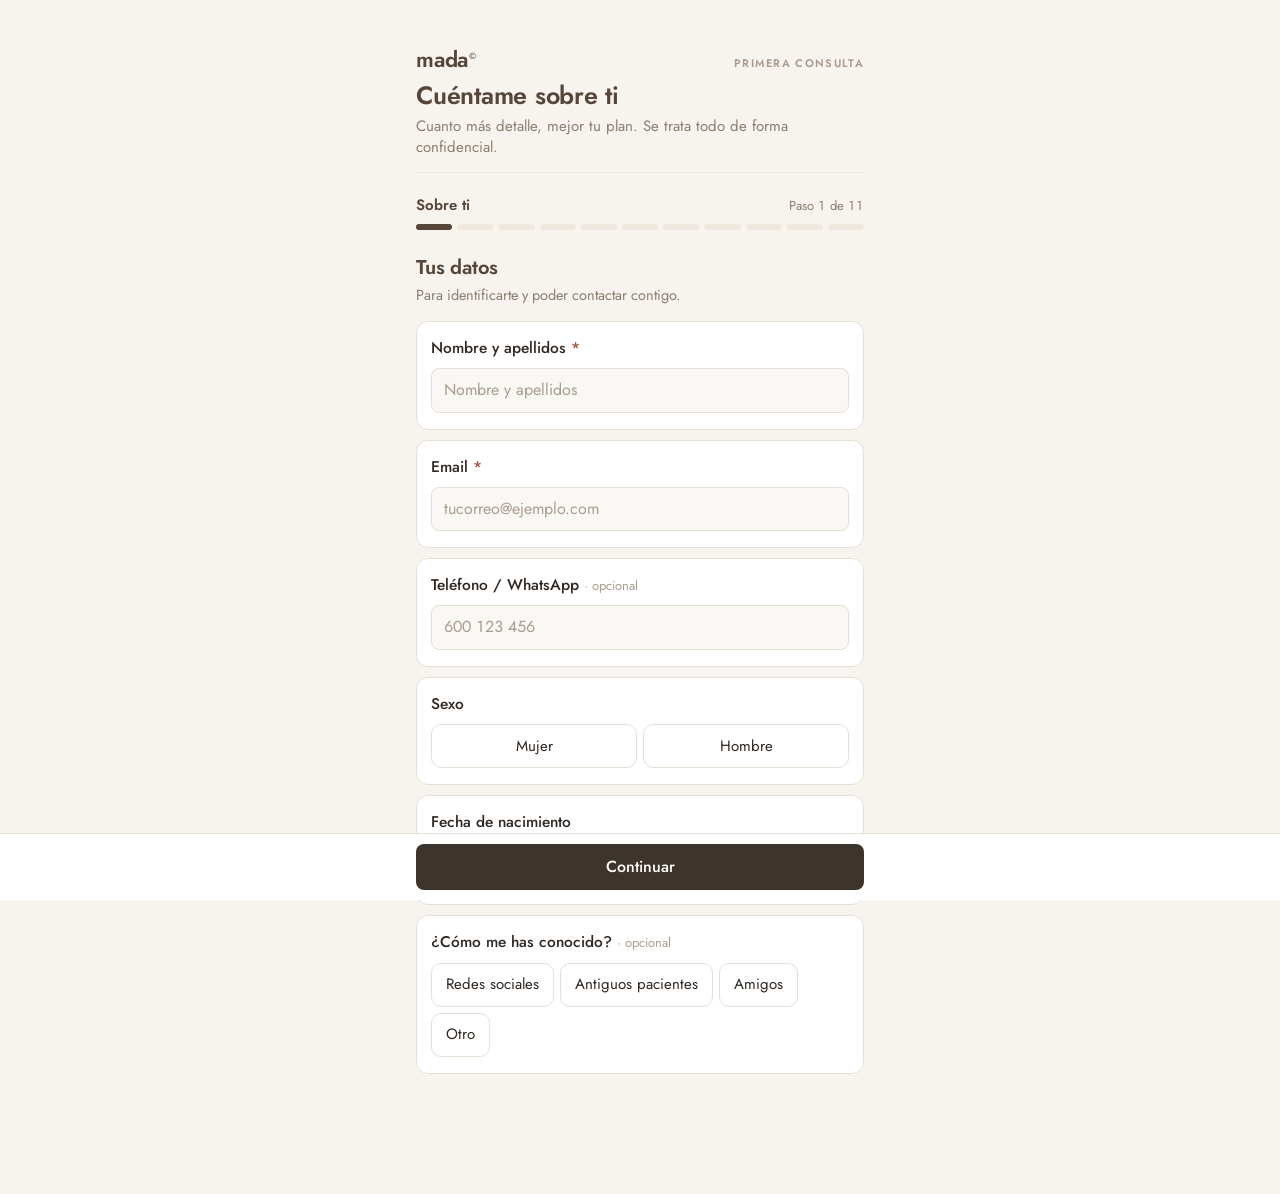
==== commit e968b222: "Cuestionarios con el diseño de la lista (2026-11-17) — inicial.html" ====
--- a/inicial.html
+++ b/inicial.html
@@ -4,29 +4,34 @@
 <meta charset="utf-8">
 <meta name="viewport" content="width=device-width, initial-scale=1, viewport-fit=cover">
 <meta name="robots" content="noindex">
+<meta name="referrer" content="no-referrer">
 <title>Cuestionario inicial · mada nutrición</title>
 <link rel="preconnect" href="https://fonts.googleapis.com">
 <link rel="preconnect" href="https://fonts.gstatic.com" crossorigin>
 <link href="https://fonts.googleapis.com/css2?family=Jost:wght@500;600&display=swap" rel="stylesheet">
-<link rel="stylesheet" href="mada.css?v=20261003">
+<link rel="stylesheet" href="mada.css?v=2026111601">
 </head>
 <body>
 <!-- MADA · Cuestionario inicial por perfiles (v3, 2026-10-01).
-     inicial.html?perfil=general|deportista|menor|digestivo  (sin parámetro o desconocido = general).
+     inicial.html?perfil=general|deportista|menor|digestivo|tca  (sin parámetro o desconocido = general).
+     tca = sin peso ni altura: motivo, equipo de tratamiento, conductas con su frecuencia, señales físicas y, si es menor, tutor.
      digestivo = el general más cinco pasos de historial digestivo (síntomas, dolor por zonas, heces, señales, alimentos).
      menor = el general con el día a día adaptado y la autorización de madre, padre o tutor legal.
      Página estática (GitHub Pages) → POST (form:'intake') al doPost del Apps Script →
      pestaña INICIAL (todo viaja en raw_json) → la app crea el cliente tras la revisión.
      Motor y estilos: mada.js / mada.css (compartidos con el cuestionario semanal). -->
 <div class="wrap"><div id="app"></div></div>
-<script src="mada.js?v=20261003"></script>
+<script src="mada.js?v=2026111601"></script>
 <script>
   var EXEC_URL = 'https://script.google.com/macros/s/AKfycbzDt5caDvdEflEsBOUBldg51Zm5GO_rv7yb8Tvi7xvp4FPO4zFOr2xmxoo-6ybuRs6Wqw/exec';
   var CONTACT_EMAIL = 'madanutricion@gmail.com';   // confirmado por el usuario el 2026-10-02
 
   // ── Perfil (lo elige el nutricionista al copiar el enlace) ──
-  var KNOWN = ['general', 'deportista', 'menor', 'digestivo'];
-  var PERFIL = (new URLSearchParams(location.search).get('perfil') || 'general').toLowerCase();
+  var KNOWN = ['general', 'deportista', 'menor', 'digestivo', 'tca'];
+  // ?pf=1…4 (2026-11-11): código en vez del nombre del perfil; ?perfil=nombre sigue valiendo (enlaces ya enviados).
+  var _QS = new URLSearchParams(location.search);
+  var PERFIL = ({ '1': 'deportista', '2': 'digestivo', '3': 'tca', '4': 'menor' }[(_QS.get('pf') || '').trim()]
+                || _QS.get('perfil') || 'general').toLowerCase();
   if (KNOWN.indexOf(PERFIL) < 0) PERFIL = 'general';
 
   var GRID_FOODS = ['Cereales (pan, pasta, avena, arroz…)', 'Legumbres', 'Proteína vegetal (tofu, soja, tempeh…)', 'Verduras', 'Frutas', 'Tubérculos (patata, boniato…)', 'Carnes', 'Pescados', 'Lácteos', 'Huevo', 'Frutos secos y semillas'];
@@ -214,15 +219,7 @@
     ['7 · fosa ilíaca derecha', '7', 'ingle'], ['8 · hipogastrio', '8', 'bajo vientre'], ['9 · fosa ilíaca izquierda', '9', 'ingle'],
     ['Difuso', 'Difuso: no sabría señalar un punto']
   ];
-  var BRISTOL = [
-    ['Tipo 1', 'Tipo 1', 'Bolitas duras y separadas, cuesta expulsarlas', 'b1'],
-    ['Tipo 2', 'Tipo 2', 'Alargada, pero formada por bultos', 'b2'],
-    ['Tipo 3', 'Tipo 3', 'Alargada, con grietas en la superficie', 'b3'],
-    ['Tipo 4', 'Tipo 4', 'Alargada, lisa y blanda', 'b4'],
-    ['Tipo 5', 'Tipo 5', 'Trozos blandos con los bordes definidos', 'b5'],
-    ['Tipo 6', 'Tipo 6', 'Trozos pastosos con los bordes irregulares', 'b6'],
-    ['Tipo 7', 'Tipo 7', 'Líquida, sin trozos sólidos', 'b7']
-  ];
+  var BRISTOL = MadaForm.BRISTOL;
   STEP_DEFS.salud_digestivo = variant(STEP_DEFS.salud, { omit: ['digestivo', 'digestivo_detalle'] });
   STEP_DEFS.dig_historia = { name: 'Digestión', title: 'Tu digestión', desc: 'Cuanto más me cuentes, mejor podré valorar tu caso. Deja en blanco lo que no te pase.', fields: [
     { id: 'dig_diagnostico', label: '¿Tienes algún diagnóstico médico digestivo?', hint: 'Si tienes informes o pruebas, envíamelos por email o Drive.', opt: true, type: 'text', ph: 'Colon irritable, celiaquía, SIBO, gastritis, Helicobacter…' },
@@ -278,6 +275,105 @@
     { id: 'dig_libre', label: '¿Algo más que quieras contarme?', hint: 'Cómo estás ahora, qué has probado ya, lo que creas importante y no te haya preguntado.', opt: true, type: 'textarea', ph: 'Lo que quieras' }
   ]};
 
+  // ── Perfil «tca» (trastornos de la conducta alimentaria). NO pregunta peso, altura ni peso objetivo. ──
+  // Contenido según la valoración inicial que piden las guías (APA 2023; NICE NG69; GPC del SNS 2009): conductas de
+  // restricción, pérdida de control y compensación con su frecuencia, alimentos eliminados, tiempo ocupado por la
+  // preocupación, tratamientos previos, antecedentes familiares, señales físicas y regla. El historial de peso que
+  // también piden se recoge en consulta, no aquí. NICE: el consejo dietético solo dentro de un abordaje multidisciplinar
+  // → se pregunta por el equipo y el permiso para coordinarse.
+  function ageOf(iso) {
+    if (!/^\d{4}-\d{2}-\d{2}$/.test(iso || '')) return null;
+    var bd = new Date(iso + 'T00:00:00'), now = new Date(), a = now.getFullYear() - bd.getFullYear();
+    if (now < new Date(now.getFullYear(), bd.getMonth(), bd.getDate())) a--;
+    return a;
+  }
+  function isMinor(api) { var a = ageOf(api.value('fecha_nacimiento')); return a !== null && a >= 0 && a < 18; }
+  function hasTeam(api) { return api.checks('tca_equipo').some(function (x) { return x !== 'Nadie por ahora'; }); }
+  function compensates(api) { return api.checks('tca_compensacion').some(function (x) { return x !== 'No'; }); }
+  var LEGAL_TCA = LEGAL + ' Solo me coordinaré con tu equipo de salud si lo autorizas. Si eres menor de edad, el servicio lo autoriza tu madre, tu padre o tu tutor legal; desde los 14 años, el consentimiento sobre tus datos lo das tú (art. 7 de la Ley Orgánica 3/2018).';
+
+  STEP_DEFS.sobre_ti_tca = variant(STEP_DEFS.sobre_ti, { change: {
+    estado_hormonal: { label: 'Tu regla', hint: 'Los cambios en la regla dicen mucho de cómo está tu cuerpo.', opts: ['Ciclo regular', 'Ciclo irregular',
+      ['Sin regla 3 meses o más', 'Sin regla desde hace 3 meses o más'], 'Anticonceptivos hormonales', ['Aún no la he tenido', 'Aún no he tenido la regla'], 'Embarazo', 'Lactancia', 'Perimenopausia / menopausia'] }
+  }});
+  STEP_DEFS.tca_motivo = { name: 'Motivo', title: 'Qué te trae aquí', desc: 'Cuéntamelo con tus palabras. Contesta solo lo que quieras: lo demás lo hablamos en consulta.', fields: [
+    { id: 'motivo', label: '¿Qué te gustaría conseguir con este acompañamiento?', type: 'textarea', ph: 'Comer con más tranquilidad, tener más energía, dejar de pensar tanto en la comida…' },
+    { id: 'tca_decision', label: '¿De quién ha sido la idea de venir?', type: 'chips', opts: ['Mía', 'De mi familia o pareja', 'De un profesional', 'Entre varios'] },
+    { id: 'tca_miedos', label: '¿Hay algo que te preocupe o te dé miedo de empezar?', opt: true, type: 'textarea', ph: 'Lo que sea; me ayuda a ir a tu ritmo' },
+    { id: 'asesoramientos_previos', label: '¿Has trabajado antes con un/a nutricionista? ¿Qué tal fue?', opt: true, type: 'textarea', ph: 'Con quién, cuándo y cómo te fue…' }
+  ]};
+  STEP_DEFS.tca_tratamiento = { name: 'Tratamiento', title: 'Tu tratamiento', desc: 'La alimentación es una parte del tratamiento: trabajo coordinado con quien te acompaña.', fields: [
+    { id: 'tca_diagnostico', label: '¿Tienes un diagnóstico?', type: 'chips', opts: ['Anorexia nerviosa', 'Bulimia nerviosa', 'Trastorno por atracón',
+      ['TERIA / ARFID', 'Evitación o restricción de alimentos (TERIA / ARFID)'], 'Otro', 'No tengo diagnóstico', 'No lo sé'] },
+    { id: 'tca_desde', label: '¿Desde cuándo convives con esto?', opt: true, type: 'text', ph: 'Desde los 15 años, desde hace un año…' },
+    { id: 'tca_equipo', label: '¿Quién te acompaña ahora?', type: 'checks', none: 'Nadie por ahora', opts: ['Psicólogo/a', 'Psiquiatra', 'Médico/a de cabecera', 'Endocrino/a', 'Unidad de TCA', 'Nadie por ahora'] },
+    { id: 'tca_equipo_contacto', label: 'Nombre o centro de quien te lleva', opt: true, showIf: hasTeam, type: 'text', ph: 'Nombre de la psicóloga, centro de salud, unidad…' },
+    { id: 'tca_coordinacion', label: '¿Me autorizas a coordinarme con tu equipo?', showIf: hasTeam, type: 'chips', opts: ['Sí', 'Prefiero hablarlo antes', 'No'] },
+    { id: 'tca_tratamientos_previos', label: 'Tratamientos anteriores', type: 'checks', none: 'Ninguno', opts: ['Consulta ambulatoria', 'Hospital de día', 'Ingreso hospitalario', 'Ninguno'] },
+    { id: 'tca_tratamientos_detalle', label: '¿Qué te ayudó y qué no?', opt: true, type: 'textarea', ph: 'Cuándo fue y cómo te sentiste' }
+  ]};
+  STEP_DEFS.salud_tca = (function () {
+    var base = variant(STEP_DEFS.salud, { desc: 'Para acompañarte con seguridad. Deja en blanco lo que no aplique.', change: {
+      patologias: { hint: 'Diabetes, celiaquía, tiroides, enfermedad inflamatoria intestinal, osteoporosis o fracturas, problemas de corazón…' },
+      antecedentes: { hint: 'Padres, herman@s, abuel@s: trastornos de la conducta alimentaria, depresión, ansiedad, diabetes, obesidad…' },
+      medicacion: { hint: 'Nombre, dosis y desde cuándo. Incluye laxantes, diuréticos y productos para adelgazar o para el apetito, si los tomas.' },
+      documentacion: { label: '¿Analítica o electrocardiograma recientes?', ph: 'Sí, de hace dos meses; te la envío por email / No' }
+    }});
+    base.fields.unshift({ id: 'tca_senales', label: '¿Has notado algo de esto últimamente?', type: 'checks', none: 'Nada de esto',
+      opts: ['Mareos', 'Desmayos', 'Palpitaciones', 'Dolor en el pecho', 'Mucho frío', 'Cansancio fuerte', 'Caída de pelo', 'Hinchazón en piernas o cara', 'Problemas en los dientes', 'Nada de esto'] });
+    return base;
+  })();
+  STEP_DEFS.tca_comida = { name: 'Comida', title: 'Tu relación con la comida', desc: 'No hay respuestas buenas ni malas. Saberlo me ayuda a acompañarte mejor. Contesta solo lo que quieras.', fields: [
+    { id: 'tca_restriccion', label: '¿Te saltas comidas o comes menos de lo que necesitas a propósito?', type: 'chips', opts: ['Nunca', 'A veces', 'A menudo', 'Casi a diario'] },
+    { id: 'tca_atracones', label: '¿Tienes momentos de comer con sensación de perder el control?', type: 'chips', opts: ['Nunca', 'Alguna vez al mes', 'Cada semana', 'Casi a diario'] },
+    { id: 'tca_compensacion', label: '¿Haces algo para compensar lo que has comido?', type: 'checks', none: 'No', opts: ['No', 'Vómitos', 'Laxantes o diuréticos', 'Pastillas para adelgazar', 'Ejercicio para compensar', 'Ayunar o saltarme comidas'] },
+    { id: 'tca_compensacion_frecuencia', label: '¿Con qué frecuencia?', showIf: compensates, type: 'chips', opts: ['Alguna vez al mes', 'Cada semana', 'Varias veces por semana', 'A diario'] },
+    { id: 'tca_pensamientos', label: '¿Cuánto del día ocupan los pensamientos sobre la comida o tu cuerpo?', type: 'chips', opts: ['Poco', 'Una parte del día', 'La mayor parte del día', 'Casi todo el tiempo'] }
+  ]};
+  STEP_DEFS.tca_alimentos = { name: 'Alimentos', title: 'Alimentos y normas', desc: 'Lo que hoy te resulta fácil y lo que te cuesta.', fields: [
+    { id: 'tca_grupos', label: '¿Has dejado de comer algún tipo de alimento?', type: 'checks', none: 'Ninguno', opts: [['Cereales', 'Pan, pasta o arroz'], 'Dulces', ['Grasas', 'Aceite, frutos secos y otras grasas'],
+      'Carne o pescado', 'Lácteos', 'Fritos y rebozados', 'Ninguno'] },
+    { id: 'tca_evitados', label: '¿Qué alimentos o situaciones te generan más ansiedad?', opt: true, type: 'textarea', ph: 'Comer fuera, los dulces, no saber qué lleva un plato…' },
+    { id: 'tca_seguros', label: '¿Con qué alimentos te sientes tranquila/o?', opt: true, type: 'text', ph: 'Los que comes sin darle vueltas' },
+    { id: 'tca_normas', label: '¿Tienes normas con la comida?', hint: 'Horarios, formas de preparar, orden al comer, no comer delante de otras personas…', opt: true, type: 'textarea', ph: 'Cuéntame las que tengas' },
+    { id: 'tca_conductas', label: '¿Haces alguna de estas cosas a menudo?', type: 'checks', none: 'Ninguna', opts: ['Contar calorías', 'Medir o pesar lo que como', 'Subirme a la báscula', 'Mirarme mucho al espejo o evitarlo',
+      'Compararme con otras personas', 'Comer a escondidas', 'Ninguna'] }
+  ]};
+  STEP_DEFS.un_dia_tca = (function () {
+    var base = variant(STEP_DEFS.un_dia, { desc: 'Qué sueles comer en un día normal y a qué hora. No hace falta poner cantidades.' });
+    base.fields.push(
+      { id: 'tca_bebidas', label: '¿Qué bebes a lo largo del día?', opt: true, type: 'text', ph: 'Agua, café, té, refrescos, bebidas energéticas…' },
+      { id: 'tca_compania', label: '¿Sueles comer acompañada/o?', type: 'chips', opts: ['Casi siempre', 'A veces', 'Casi siempre sola/o'] },
+      { id: 'tca_momento_dificil', label: '¿Qué momento del día te resulta más difícil?', opt: true, type: 'text', ph: 'Las cenas, cuando llego a casa, los fines de semana…' });
+    return base;
+  })();
+  STEP_DEFS.tca_entorno = { name: 'Tu entorno', title: 'Tu día a día', desc: 'Tu rutina y las personas que te rodean.', fields: [
+    { id: 'trabajo', label: '¿A qué te dedicas?', type: 'text', ph: 'Estudios, trabajo…' },
+    { id: 'trabajo_tipo', label: 'Tu día es sobre todo…', type: 'chips', opts: [['Sentado (oficina, coche)', 'Sentado (clase, oficina)'], ['De pie o moviéndome', 'De pie o moviéndome'], ['Esfuerzo físico', 'Esfuerzo físico']] },
+    { id: 'tca_convivencia', label: '¿Con quién vives?', type: 'text', ph: 'Con mis padres, en un piso compartido, sola/o…' },
+    { id: 'tca_cocina', label: '¿Quién compra y cocina en casa?', type: 'chips', opts: ['Yo', 'Mi familia o pareja', 'Entre todos'] },
+    { id: 'tca_apoyo', label: '¿Quién sabe por lo que estás pasando y te apoya?', opt: true, type: 'text', ph: 'Mi madre, una amiga, mi pareja…' },
+    { id: 'fuma', label: '¿Fumas?', type: 'chips', opts: ['No', 'Ocasionalmente', 'Sí'] },
+    { id: 'alcohol', label: '¿Consumes alcohol?', type: 'chips', opts: ['No', 'Ocasionalmente', 'Habitualmente'] },
+    // Sin teléfonos de crisis ni mención al suicidio en el formulario (decisión del usuario, 2026-10-03):
+    // «Muy bajo» llega a la app como aviso en el intake pendiente y se atiende en persona.
+    { id: 'tca_animo', label: '¿Cómo está tu ánimo últimamente?', type: 'chips', opts: ['Bien', 'Regular', 'Bajo', 'Muy bajo'] }
+  ]};
+  STEP_DEFS.tca_movimiento = { name: 'Movimiento', title: 'Movimiento y ejercicio', desc: 'Lo que haces y cómo lo vives.', fields: [
+    { id: 'actividad_fisica', label: '¿Qué actividad o ejercicio realizas?', type: 'checks', none: 'Ninguna', opts: ['Gimnasio / pesas', 'Correr', 'Caminar', 'Ciclismo', 'Natación', 'CrossFit / HIIT', 'Clases dirigidas', 'Deportes de equipo', 'Yoga / pilates', 'Ninguna'] },
+    { id: 'tca_ejercicio_detalle', label: '¿Cuánto y con qué frecuencia?', opt: true, type: 'text', ph: 'Gimnasio 4 días, una hora; camino a diario…' },
+    { id: 'tca_ejercicio_relacion', label: 'Sobre el ejercicio…', type: 'checks', none: 'Nada de esto', opts: ['Me siento mal si no lo hago', 'Lo hago para compensar lo que como', 'Sigo aunque esté lesionada/o o enferma/o', 'Me cuesta descansar', 'Nada de esto'] }
+  ]};
+  STEP_DEFS.enviar_tca = { name: 'Enviar', title: 'Antes de enviar', desc: 'Un último paso. Si eres menor de edad, hará falta tu madre, tu padre o tu tutor legal.', fields: [
+    { id: 'consent_at', label: 'Protección de datos', type: 'consent', text: 'He leído la información y acepto que se traten mis datos, incluidos los de salud, para elaborar y seguir mi plan nutricional.', legal: LEGAL_TCA },
+    { id: 'tutor_nombre', label: 'Madre, padre o tutor legal: nombre y apellidos', req: true, showIf: isMinor, type: 'text', ph: 'Nombre y apellidos' },
+    { id: 'tutor_relacion', label: 'Es tu…', showIf: isMinor, type: 'chips', opts: ['Madre', 'Padre', 'Tutor legal'] },
+    { id: 'tutor_telefono', label: 'Su teléfono', req: true, showIf: isMinor, type: 'tel', ph: '600 123 456' },
+    { id: 'tutor_email', label: 'Su email', opt: true, showIf: isMinor, type: 'email', ph: 'correo@ejemplo.com' },
+    { id: 'tutor_consent_at', label: 'Autorización de la madre, el padre o el tutor legal', showIf: isMinor, type: 'consent',
+      text: 'Soy la madre, el padre o el tutor legal de quien rellena este cuestionario. He leído la información de protección de datos, autorizo que reciba el servicio de asesoramiento nutricional y consiento el tratamiento de sus datos, incluidos los de salud.' }
+  ]};
+
   var PROFILES = {
     general: { kicker: 'Primera consulta', greeting: 'Cuéntame sobre ti', meta: 'Cuanto más detalle, mejor tu plan. Se trata todo de forma confidencial.',
       steps: ['sobre_ti', 'medidas', 'objetivo', 'salud', 'dia', 'cocina', 'preferencias', 'un_dia', 'actividad', 'descanso', 'enviar'] },
@@ -290,7 +386,11 @@
     // El general con el historial digestivo detrás de «Salud» (que ya no repite las molestias digestivas)
     digestivo: { kicker: 'Primera consulta · digestivo', greeting: 'Cuéntame cómo te sientes', meta: 'Unos 20 minutos. Si lo dejas a medias, se guarda en este dispositivo y puedes seguir después.',
       steps: ['sobre_ti', 'medidas', 'objetivo', 'salud', 'dig_historia', 'dig_dolor', 'dig_heces', 'dig_senales', 'dig_alimentos', 'dia', 'cocina', 'preferencias', 'un_dia', 'actividad', 'descanso', 'enviar'],
-      defs: { salud: 'salud_digestivo' } }
+      defs: { salud: 'salud_digestivo' } },
+    // TCA: sin medidas, sin objetivo de peso y sin cifras de consumo. La cabecera no nombra el trastorno.
+    tca: { kicker: 'Primera consulta', greeting: 'Cuéntame cómo estás', meta: 'Unos 15 minutos. Contesta solo lo que quieras: lo demás lo hablamos en consulta. Se trata todo de forma confidencial.',
+      steps: ['sobre_ti', 'tca_motivo', 'tca_tratamiento', 'salud', 'tca_comida', 'tca_alimentos', 'un_dia', 'tca_entorno', 'tca_movimiento', 'descanso', 'enviar'],
+      defs: { sobre_ti: 'sobre_ti_tca', salud: 'salud_tca', un_dia: 'un_dia_tca', enviar: 'enviar_tca' } }
   };
   var P = PROFILES[PERFIL];
 
@@ -315,7 +415,7 @@
     numeric: false,
     // Al marcar una actividad se añade su ficha de sesión, lista para rellenar
     onChange: function (id, api, ctl) {
-      if (id !== 'actividad_fisica') return;
+      if (id !== 'actividad_fisica' || PERFIL === 'tca') return;      // el perfil TCA no lleva fichas de sesión
       api.checks('actividad_fisica').forEach(function (a) {
         var sport = ACTIVITY_SPORT[a];
         if (sport && !ctl.hasSession(sport)) ctl.addSession(sport);
@@ -337,7 +437,7 @@
         }
       }
       if (key === 'enviar' && !api.consent('consent_at')) return 'Marca la casilla de protección de datos para poder enviar el cuestionario.';
-      if (key === 'enviar' && PERFIL === 'menor') {
+      if (key === 'enviar' && (PERFIL === 'menor' || (PERFIL === 'tca' && isMinor(api)))) {
         var tn = document.getElementById('tutor_nombre'), tt = document.getElementById('tutor_telefono');
         var okTn = tn.value.trim().length > 4, okTt = tt.value.replace(/\D/g, '').length >= 9;
         tn.classList.toggle('invalid', !okTn); tt.classList.toggle('invalid', !okTt);
--- a/mada.css
+++ b/mada.css
@@ -1,220 +1,225 @@
-/* MADA · formularios públicos (cuestionario inicial y semanal).
-   Marca 2026-09: lino · tinta · naranja. Los tokens siguen los de la app
-   (mada-app/app/templates/base.html). El naranja es el único acento: selección,
-   progreso, relleno del slider y foco; nunca fondo de botón. */
+/* MADA · formularios públicos (cuestionario inicial, semanal y perímetros).
+   2026-11-16: mismo lenguaje que la lista de la compra (lista.css, paleta C): fondo lino claro,
+   tarjetas blancas con borde fino, marrón para texto, selección y botones; verde solo para «hecho».
+   Sin naranja de relleno ni emojis. Solo presentación: las clases y los ids son los de siempre. */
 :root {
   color-scheme: light;
-  --bg: #EFEAE2;            /* lino */
-  --card: #FBF7F1;          /* papel */
-  --field: #F3EEE6;
-  --field-focus: #FFFFFF;
-  --hairline: rgba(83,71,59,0.14);
-  --ink: #53473B;           /* marrón de marca: texto y botón primario */
-  --ink-deep: #3A312A;
-  --ink-2: rgba(83,71,59,0.68);
-  --ink-3: rgba(83,71,59,0.46);
-  --beige: #DAD2C5;
-  --accent: #EA7300;
-  --accent-text: #C25F00;   /* naranja legible para texto pequeño */
-  --accent-soft: rgba(234,115,0,0.12);
-  --ok: #4E7D5B;            /* salvia */
-  --ok-soft: rgba(78,125,91,0.14);
-  --danger: #B9382A;        /* teja */
-  --danger-soft: rgba(185,56,42,0.09);
-  --font-display: "Jost", "Avenir Next", "Futura", system-ui, sans-serif;
-  --font-body: -apple-system, BlinkMacSystemFont, "SF Pro Text", system-ui, "Segoe UI", Roboto, sans-serif;
-  --ease-spring: cubic-bezier(0.32, 0.72, 0, 1);
-  --ease-out: cubic-bezier(0.22, 1, 0.36, 1);
+  --bg: #f7f4ef; --surface: #ffffff; --soft: #faf8f5; --line: #efe8de; --border: #e6dfd5;
+  --ink: #2f2721; --brown: #564639; --btn: #3d342c; --muted: #8a7d70; --faint: #a99c8f;
+  --sel: #f6f1ea; --good: #4f7a58; --good-soft: rgba(79,122,88,0.12); --warn: #b07a3a;
+  --bad: #a5503b; --bad-soft: rgba(165,80,59,0.08); --beige: #DAD2C5;
+  --font: "Jost", "Avenir Next", "Montserrat", -apple-system, BlinkMacSystemFont, "SF Pro Text", system-ui, "Segoe UI", Roboto, sans-serif;
+  --ease: cubic-bezier(0.22, 1, 0.36, 1);
 }
 * { margin: 0; padding: 0; box-sizing: border-box; -webkit-tap-highlight-color: transparent; }
 html { font-size: 16px; }
-body {
-  background: var(--bg); color: var(--ink); font-family: var(--font-body);
-  min-height: 100vh; -webkit-font-smoothing: antialiased; text-rendering: optimizeLegibility;
-}
-button { font-family: inherit; color: inherit; }
+body { background: var(--bg); color: var(--ink); font-family: var(--font); line-height: 1.4; min-height: 100vh;
+  -webkit-font-smoothing: antialiased; font-variant-numeric: tabular-nums; }
+button { font: inherit; color: inherit; cursor: pointer; }
 input[type=number]::-webkit-inner-spin-button, input[type=number]::-webkit-outer-spin-button { -webkit-appearance: none; margin: 0; }
 input[type=number] { -moz-appearance: textfield; }
-:focus-visible { outline: 2px solid var(--accent); outline-offset: 2px; }
-.wrap { max-width: 500px; margin: 0 auto; padding: calc(env(safe-area-inset-top) + 28px) 20px 140px; }
-
-/* ── Cabecera: wordmark · kicker · saludo · meta ── */
-.brand { display: flex; align-items: baseline; gap: 10px; }
-.wordmark { font-family: var(--font-display); font-weight: 600; font-size: 24px; letter-spacing: -0.01em; color: var(--ink); line-height: 1; }
+:focus-visible { outline: 2px solid var(--brown); outline-offset: 2px; }
+.wrap { max-width: 480px; margin: 0 auto; padding: calc(env(safe-area-inset-top) + 20px) 16px calc(env(safe-area-inset-bottom) + 110px); }
+
+/* ── Cabecera: wordmark · tipo · saludo · semana ── */
+.preview-flag { background: var(--btn); color: #fff; font-size: 12px; font-weight: 500; letter-spacing: 0.08em; text-transform: uppercase;
+  text-align: center; padding: 8px 10px; border-radius: 8px; margin-bottom: 14px; }
+.brand { display: flex; align-items: baseline; justify-content: space-between; gap: 10px; }
+.wordmark { font-weight: 600; font-size: 22px; letter-spacing: -0.01em; color: var(--brown); line-height: 1; }
 .wordmark sup { font-size: 9px; font-weight: 500; margin-left: 1px; vertical-align: super; }
-.kicker { font-size: 10.5px; font-weight: 700; letter-spacing: 0.18em; text-transform: uppercase; color: var(--ink-3); }
-.greeting { font-family: var(--font-display); font-size: 31px; font-weight: 600; letter-spacing: -0.015em; line-height: 1.08; margin-top: 18px; }
-.week-meta { font-size: 15px; color: var(--ink-2); margin-top: 6px; line-height: 1.4; }
-.head-rule { border-bottom: 1px solid var(--hairline); padding-bottom: 22px; margin-bottom: 24px; }
-
-/* ── Progreso ── */
-.progress-row { display: flex; align-items: baseline; justify-content: space-between; margin-bottom: 9px; }
-.step-label { font-size: 10.5px; font-weight: 700; letter-spacing: 0.16em; text-transform: uppercase; color: var(--ink-2); }
-.step-count { font-size: 12px; color: var(--ink-3); font-variant-numeric: tabular-nums; }
-.progress-track { height: 4px; background: var(--beige); border-radius: 999px; overflow: hidden; margin-bottom: 28px; }
-.progress-fill { height: 100%; background: var(--accent); border-radius: 999px; transition: width 0.5s var(--ease-spring); }
+.kicker { font-size: 11px; font-weight: 600; letter-spacing: 0.12em; text-transform: uppercase; color: var(--faint); text-align: right; }
+.greeting { font-size: 25px; font-weight: 600; color: var(--brown); letter-spacing: -0.01em; line-height: 1.15; margin-top: 10px; }
+.week-meta { font-size: 15px; color: var(--muted); margin-top: 6px; line-height: 1.4; }
+.head-rule { padding-bottom: 14px; border-bottom: 1px solid var(--line); margin-bottom: 14px; }
+
+/* ── Progreso: una pestaña por paso (como los días de la lista) ── */
+.progress-row { display: flex; align-items: baseline; justify-content: space-between; gap: 10px; margin-bottom: 8px; }
+.step-label { font-size: 15px; font-weight: 600; color: var(--brown); }
+.step-count { font-size: 13px; color: var(--muted); white-space: nowrap; }
+.progress-track { display: none; }
+.progress-sticky { position: sticky; top: 0; z-index: 3; background: var(--bg); margin: 0 -16px 16px; padding: calc(env(safe-area-inset-top) + 8px) 16px 10px; }
+.progress-sticky .progress-steps { margin-bottom: 0; }
+.progress-steps { display: flex; gap: 5px; }
+.progress-steps span { flex: 1 1 0; height: 6px; border-radius: 3px; background: var(--line); }
+.progress-steps span.done { background: var(--good); }
+.progress-steps span.on { background: var(--brown); }
 
 /* ── Pasos ── */
 .step { display: none; }
-.step.active { display: block; animation: stepIn 0.45s var(--ease-spring); }
-@keyframes stepIn { from { opacity: 0; transform: translateX(18px); } to { opacity: 1; transform: none; } }
-.step-title { font-family: var(--font-display); font-size: 23px; font-weight: 600; letter-spacing: -0.01em; margin-bottom: 6px; }
-.step-desc { font-size: 15px; color: var(--ink-2); line-height: 1.45; margin-bottom: 22px; }
-
-.card { background: var(--card); border: 1px solid rgba(83,71,59,0.07); border-radius: 16px; padding: 18px 16px; margin-bottom: 12px; }
-.field-label { display: block; font-size: 16px; font-weight: 600; letter-spacing: -0.005em; margin-bottom: 12px; }
-.field-label .req { color: var(--accent-text); }
-.field-hint { font-size: 13px; color: var(--ink-2); margin-top: -6px; margin-bottom: 12px; line-height: 1.4; }
-.optional { color: var(--ink-3); font-weight: 400; font-size: 13px; }
-.mini-label { display: block; font-size: 10.5px; font-weight: 700; letter-spacing: 0.12em; text-transform: uppercase; color: var(--ink-2); margin: 14px 0 7px; }
+.step.active { display: block; animation: stepIn 0.3s var(--ease); }
+@keyframes stepIn { from { opacity: 0; transform: translateY(6px); } to { opacity: 1; transform: none; } }
+.step-title { font-size: 20px; font-weight: 600; color: var(--brown); letter-spacing: -0.01em; margin-bottom: 4px; line-height: 1.2; }
+.step-desc { font-size: 14.5px; color: var(--muted); line-height: 1.45; margin-bottom: 16px; }
+
+.card { background: var(--surface); border: 1px solid var(--border); border-radius: 12px; padding: 16px 14px; margin-bottom: 10px; }
+.field-label { display: block; font-size: 15.5px; font-weight: 500; color: var(--ink); margin-bottom: 10px; line-height: 1.3; }
+.field-label .req { color: var(--bad); }
+.field-hint { font-size: 13px; color: var(--muted); margin-top: -4px; margin-bottom: 10px; line-height: 1.4; }
+.optional { color: var(--faint); font-weight: 400; font-size: 13px; }
+/* Tarjetas informativas (tipo info): instrucciones con dibujo opcional y botón-enlace */
+.info-figure { display: flex; justify-content: center; color: var(--brown); margin: 2px 0 12px; }
+.info-figure svg { width: 100%; max-width: 220px; height: auto; display: block; }
+.info-list { margin: 0; padding-left: 18px; font-size: 15px; line-height: 1.5; color: var(--ink); }
+.info-list li + li { margin-top: 6px; }
+.with-figure { display: flex; gap: 14px; align-items: flex-start; }
+.with-figure .fig { flex: 0 0 64px; color: var(--brown); }
+.with-figure .fig svg { width: 64px; height: auto; display: block; }
+.with-figure .fig-body { flex: 1 1 auto; min-width: 0; }
+.btn-link { display: flex; align-items: center; justify-content: center; min-height: 44px; margin-top: 14px; padding: 8px 14px; border-radius: 8px;
+  background: var(--btn); color: #fff; font-weight: 500; text-decoration: none; font-size: 15px; }
+.mini-label { display: block; font-size: 11px; font-weight: 600; letter-spacing: 0.12em; text-transform: uppercase; color: var(--faint); margin: 14px 0 6px; }
 
 input[type="text"], input[type="email"], input[type="tel"], input[type="number"], input[type="date"], textarea, select {
-  width: 100%; background: var(--field); border: 1px solid transparent; border-radius: 11px; color: var(--ink);
-  font-size: 16px; padding: 13px 14px; outline: none; font-family: inherit;
-  transition: box-shadow 0.2s var(--ease-out), background 0.2s var(--ease-out), border-color 0.2s var(--ease-out);
-}
+  width: 100%; min-height: 44px; background: var(--soft); border: 1px solid var(--border); border-radius: 8px; color: var(--ink);
+  font: inherit; font-size: 16px; padding: 10px 12px; outline: none;
+  transition: border-color 0.15s var(--ease), background-color 0.15s var(--ease); }
 select { appearance: none; -webkit-appearance: none; padding-right: 40px; background-repeat: no-repeat; background-position: right 14px center;
-  background-image: url("data:image/svg+xml,%3Csvg xmlns='http://www.w3.org/2000/svg' width='14' height='14' viewBox='0 0 24 24' fill='none' stroke='%2353473B' stroke-width='3'%3E%3Cpath d='M6 9l6 6 6-6'/%3E%3C/svg%3E"); }
-input:focus, textarea:focus, select:focus { background: var(--field-focus); border-color: var(--accent); box-shadow: 0 0 0 3px var(--accent-soft); }
-input.invalid { border-color: var(--danger); box-shadow: 0 0 0 3px var(--danger-soft); }
-textarea { resize: vertical; min-height: 92px; line-height: 1.5; }
-textarea.is-short { min-height: 64px; }
-::placeholder { color: var(--ink-3); }
+  background-image: url("data:image/svg+xml,%3Csvg xmlns='http://www.w3.org/2000/svg' width='14' height='14' viewBox='0 0 24 24' fill='none' stroke='%23564639' stroke-width='3'%3E%3Cpath d='M6 9l6 6 6-6'/%3E%3C/svg%3E"); }
+input:focus, textarea:focus, select:focus { background: var(--surface); border-color: var(--brown); }
+input.invalid { border-color: var(--bad); background: var(--bad-soft); }
+textarea { resize: vertical; min-height: 88px; line-height: 1.45; }
+textarea.is-short { min-height: 60px; }
+::placeholder { color: var(--faint); }
 .with-unit { display: flex; align-items: center; gap: 10px; }
-.with-unit .unit { font-size: 15px; color: var(--ink-3); }
-
-/* ── Chips: selección = naranja suave + borde naranja (como .choice-chip de la app) ── */
-.chips { display: flex; flex-wrap: wrap; gap: 8px; }
-.chip { border: 1px solid var(--hairline); background: var(--field); color: var(--ink); font-size: 15px; font-weight: 500; padding: 10px 15px; border-radius: 999px; cursor: pointer;
-  transition: transform 0.12s var(--ease-out), background 0.15s, color 0.15s, border-color 0.15s, box-shadow 0.15s; }
-.chip:active { transform: scale(0.96); }
-.chip.sel { background: var(--accent-soft); color: var(--accent-text); border-color: var(--accent); box-shadow: 0 0 0 1px var(--accent); font-weight: 600; }
-.chips.is-mini .chip { font-size: 14px; padding: 8px 12px; }
-/* Los siete días caben siempre en una fila: se reparten el ancho (de 320 px a 500 px) */
+.with-unit .unit { font-size: 15px; color: var(--muted); }
+
+/* ── Opciones: botones de 44 px; elegida = borde marrón sobre crema (como un plato elegido en la lista) ── */
+.chips { display: flex; flex-wrap: wrap; gap: 6px; }
+.chip { min-height: 44px; border: 1.5px solid var(--border); background: var(--surface); color: var(--ink); font-size: 15px; font-weight: 400;
+  padding: 8px 14px; border-radius: 10px; text-align: left; line-height: 1.25; }
+.chip.sel { border-color: var(--brown); background: var(--sel); color: var(--brown); font-weight: 500; }
+/* Pocas opciones cortas: una fila de botones iguales */
+.chips.is-seg { flex-wrap: nowrap; }
+.chips.is-seg .chip { flex: 1 1 0; min-width: 0; padding: 8px 4px; text-align: center; }
+/* Alguna opción larga: una por fila, como los platos de la lista */
+.chips.is-list { flex-direction: column; flex-wrap: nowrap; }
+.chips.is-list .chip { display: flex; align-items: center; min-height: 50px; padding: 8px 12px; }
+.chips.is-list > .chip.sel::before { content: "✓"; color: var(--good); font-weight: 600; order: 2; margin: 0 0 0 auto; padding-left: 10px; }
+/* Varias respuestas: la marcada lleva su ✓ */
+[data-checks] > .chip.sel::before, .sport-chip.sel::before { content: "✓"; color: var(--good); font-weight: 600; margin-right: 7px; }
+.chips.is-mini .chip { font-size: 14px; padding: 6px 12px; min-height: 40px; }
+/* Los siete días caben siempre en una fila: se reparten el ancho (de 320 px a 480 px) */
 .chips.is-days { gap: 5px; flex-wrap: nowrap; }
-.chips.is-days .chip { flex: 1 1 0; min-width: 0; padding: 8px 0; text-align: center; }
+.chips.is-days .chip { flex: 1 1 0; min-width: 0; padding: 6px 0; text-align: center; }
 /* Opciones en filas (dibujo + título + descripción): escala de Bristol */
 .chip-text { display: block; min-width: 0; }
 .chip-main { display: block; }
-.chip-sub { display: block; font-size: 12.5px; font-weight: 400; color: var(--ink-2); line-height: 1.3; margin-top: 1px; }
-.chip.sel .chip-sub { color: var(--accent-text); }
-.chips.is-rows { flex-direction: column; flex-wrap: nowrap; gap: 7px; }
-.chips.is-rows .chip { display: flex; align-items: center; gap: 13px; text-align: left; border-radius: 13px; padding: 10px 13px; }
-.chips.is-rows .chip-ico { flex: 0 0 80px; display: flex; color: var(--ink); }
-.chips.is-rows .chip-ico svg { width: 80px; height: 30px; display: block; }
+.chip-sub { display: block; font-size: 12.5px; font-weight: 400; color: var(--muted); line-height: 1.3; margin-top: 1px; }
+.chips.is-rows { flex-direction: column; flex-wrap: nowrap; gap: 6px; }
+.chips.is-rows .chip { display: flex; align-items: center; gap: 12px; text-align: left; padding: 8px 12px; min-height: 56px; }
+.chips.is-rows .chip.sel::before { order: 3; margin: 0 0 0 auto; }
+.chips.is-rows .chip-ico { flex: 0 0 72px; display: flex; color: var(--brown); }
+.chips.is-rows .chip-ico svg { width: 72px; height: 27px; display: block; }
 .chips.is-rows .chip-text { flex: 1 1 auto; }
 /* Rejilla 3×3 con cabecera de columnas: zonas del abdomen */
 .chips-head, .chips.is-grid3 { display: grid; grid-template-columns: repeat(3, minmax(0, 1fr)); gap: 6px; }
-.chips-head { font-size: 10px; font-weight: 700; letter-spacing: 0.08em; text-transform: uppercase; color: var(--ink-2); text-align: center; margin-bottom: 7px; }
-.chips.is-grid3 .chip { border-radius: 12px; padding: 9px 3px 10px; text-align: center; min-width: 0; }
-.chips.is-grid3 .chip-main { font-family: var(--font-display); font-size: 20px; line-height: 1.15; }
+.chips-head { font-size: 10px; font-weight: 600; letter-spacing: 0.08em; text-transform: uppercase; color: var(--faint); text-align: center; margin-bottom: 6px; }
+.chips.is-grid3 .chip { padding: 8px 3px 9px; text-align: center; min-width: 0; }
+.chips.is-grid3 .chip.sel::before { content: none; }
+.chips.is-grid3 .chip-main { font-size: 20px; font-weight: 500; line-height: 1.15; }
 .chips.is-grid3 .chip-sub { font-size: 11px; line-height: 1.2; }
-.chips.is-grid3 .chip.is-wide { grid-column: 1 / -1; padding: 11px 12px; }
-.chips.is-grid3 .chip.is-wide .chip-main { font-family: inherit; font-size: 14.5px; }
+.chips.is-grid3 .chip.is-wide { grid-column: 1 / -1; padding: 10px 12px; }
+.chips.is-grid3 .chip.is-wide .chip-main { font-size: 14.5px; }
 
 /* ── Rejilla de preferencias ── */
-.grid-legend { display: flex; gap: 10px; flex-wrap: wrap; font-size: 11px; color: var(--ink-3); margin-bottom: 14px; }
-.grid-row { display: flex; align-items: center; gap: 10px; padding: 9px 0; border-top: 1px solid var(--hairline); }
+.grid-legend { display: flex; gap: 10px; flex-wrap: wrap; font-size: 12px; color: var(--muted); margin-bottom: 10px; }
+.grid-row { display: flex; align-items: center; gap: 10px; min-height: 48px; padding: 4px 0; border-top: 1px solid var(--line); }
 .grid-row:first-of-type { border-top: 0; }
-.grid-name { flex: 1; font-size: 14px; font-weight: 500; }
+.grid-name { flex: 1; font-size: 15px; }
 .grid-opts { display: flex; gap: 5px; }
-.grid-dot { width: 32px; height: 32px; border-radius: 50%; border: 1px solid var(--hairline); background: var(--field); font-size: 14px; font-weight: 600; color: var(--ink-2); cursor: pointer;
-  transition: transform 0.1s var(--ease-out), background 0.15s, color 0.15s; }
-.grid-dot:active { transform: scale(0.9); }
-.grid-dot.sel { color: #FFFFFF; background: var(--accent); border-color: var(--accent); }
-
-.meal-label { font-size: 10.5px; font-weight: 700; letter-spacing: 0.14em; text-transform: uppercase; color: var(--accent-text); margin-bottom: 9px; }
-
-/* ── Slider 0-10 ── */
-.slider-block { padding-bottom: 14px; }
-.slider-head { display: flex; align-items: baseline; justify-content: space-between; gap: 12px; margin-bottom: 6px; }
-.slider-value { font-family: var(--font-display); font-size: 24px; font-weight: 600; color: var(--accent-text); font-variant-numeric: tabular-nums; min-width: 54px; text-align: right; white-space: nowrap; }
-.slider-value.unset { font-family: var(--font-body); color: var(--ink-3); font-size: 13px; font-weight: 400; }
-.slider-emoji { font-size: 18px; margin-right: 6px; }
-input[type="range"] { -webkit-appearance: none; appearance: none; width: 100%; height: 36px; background: transparent; margin-top: 4px; }
-input[type="range"]::-webkit-slider-runnable-track { height: 5px; border-radius: 999px;
-  background: linear-gradient(90deg, var(--accent) var(--fill, 0%), var(--beige) var(--fill, 0%)); }
-input[type="range"]::-webkit-slider-thumb { -webkit-appearance: none; width: 27px; height: 27px; border-radius: 50%; background: #FFFFFF; border: 1px solid rgba(83,71,59,0.12);
-  margin-top: -11px; box-shadow: 0 1px 3px rgba(58,49,42,0.22), 0 4px 10px rgba(58,49,42,0.10); transition: transform 0.12s var(--ease-out); }
-input[type="range"]:active::-webkit-slider-thumb { transform: scale(1.12); }
-input[type="range"]::-moz-range-track { height: 5px; border-radius: 999px; background: linear-gradient(90deg, var(--accent) var(--fill, 0%), var(--beige) var(--fill, 0%)); }
-input[type="range"]::-moz-range-thumb { width: 25px; height: 25px; border-radius: 50%; background: #FFFFFF; border: 1px solid rgba(83,71,59,0.12); box-shadow: 0 1px 3px rgba(58,49,42,0.22); }
-.slider-ends { display: flex; justify-content: space-between; font-size: 12px; color: var(--ink-3); margin-top: 2px; }
-
-/* ── Peso semanal ── */
-.weight-row { display: flex; align-items: center; gap: 12px; padding: 10px 0; border-top: 1px solid var(--hairline); }
-.weight-row:first-child { border-top: 0; padding-top: 2px; }
-.weight-day { width: 104px; flex-shrink: 0; }
-.weight-day .d { font-size: 15px; font-weight: 600; }
-.weight-day .f { font-size: 12px; color: var(--ink-3); margin-top: 1px; }
-.weight-row input { text-align: center; padding: 11px 10px; font-variant-numeric: tabular-nums; font-weight: 500; }
-.weight-row .kg { font-size: 13px; color: var(--ink-3); width: 20px; }
+.grid-dot { width: 36px; height: 36px; border-radius: 8px; border: 1.5px solid var(--border); background: var(--surface); font-size: 14px; font-weight: 600; color: var(--muted); }
+.grid-dot.sel { color: #fff; background: var(--brown); border-color: var(--brown); }
+
+.meal-label { font-size: 11px; font-weight: 600; letter-spacing: 0.12em; text-transform: uppercase; color: var(--faint); margin-bottom: 8px; }
+
+/* ── Escala 0-10 ── */
+.slider-block { padding-bottom: 12px; }
+.slider-head { display: flex; align-items: baseline; justify-content: space-between; gap: 12px; margin-bottom: 2px; }
+.slider-value { font-size: 22px; font-weight: 600; color: var(--brown); min-width: 54px; text-align: right; white-space: nowrap; }
+.slider-value .of { font-size: 13px; font-weight: 400; color: var(--faint); margin-left: 2px; }
+.slider-value.unset { color: var(--faint); font-size: 13px; font-weight: 400; }
+input[type="range"] { -webkit-appearance: none; appearance: none; width: 100%; height: 40px; background: transparent; margin-top: 2px; }
+input[type="range"]::-webkit-slider-runnable-track { height: 6px; border-radius: 3px;
+  background: linear-gradient(90deg, var(--brown) var(--fill, 0%), var(--line) var(--fill, 0%)); }
+input[type="range"]::-webkit-slider-thumb { -webkit-appearance: none; width: 26px; height: 26px; border-radius: 50%; background: var(--surface);
+  border: 1.5px solid var(--brown); margin-top: -10px; }
+input[type="range"][data-set="0"]::-webkit-slider-thumb { border-color: var(--faint); }
+input[type="range"]::-moz-range-track { height: 6px; border-radius: 3px; background: linear-gradient(90deg, var(--brown) var(--fill, 0%), var(--line) var(--fill, 0%)); }
+input[type="range"]::-moz-range-thumb { width: 24px; height: 24px; border-radius: 50%; background: var(--surface); border: 1.5px solid var(--brown); }
+.slider-ends { display: flex; justify-content: space-between; font-size: 12.5px; color: var(--muted); }
+
+/* ── Peso semanal: una línea por día, como las líneas de la lista ── */
+.weight-row { display: flex; align-items: center; gap: 12px; min-height: 52px; padding: 4px 0; border-top: 1px solid var(--line); }
+.weight-row:first-child { border-top: 0; }
+.weight-day { flex: 1; min-width: 0; display: flex; align-items: baseline; gap: 8px; }
+.weight-day .d { font-size: 15px; font-weight: 500; }
+.weight-day .f { font-size: 12.5px; color: var(--faint); }
+.weight-row input { width: 96px; flex: none; text-align: center; padding: 8px; font-weight: 500; }
+.weight-row .kg { font-size: 13px; color: var(--muted); width: 20px; }
 
 /* ── Entrenos de la semana (totales por deporte) ── */
-.sport-row { display: none; padding: 12px 0 4px; border-top: 1px solid var(--hairline); margin-top: 12px; }
+.sport-row { display: none; padding: 12px 0 2px; border-top: 1px solid var(--line); margin-top: 12px; }
 .sport-row.on { display: block; }
-.sport-row .name { font-size: 15px; font-weight: 600; margin-bottom: 8px; }
+.sport-row .name { font-size: 15px; font-weight: 600; color: var(--brown); margin-bottom: 8px; }
 .sport-grid { display: grid; grid-template-columns: repeat(5, 1fr); gap: 6px; }
-.sport-grid label { display: block; font-size: 10.5px; font-weight: 500; color: var(--ink-2); text-align: center; margin-top: 5px; }
-.sport-grid input { text-align: center; padding: 11px 4px; font-size: 15px; font-variant-numeric: tabular-nums; font-weight: 500; }
+.sport-grid label { display: block; font-size: 11px; color: var(--muted); text-align: center; margin-top: 4px; line-height: 1.2; }
+.sport-grid input { text-align: center; padding: 8px 2px; font-size: 15px; font-weight: 500; }
 .sport-grid .cell.off { visibility: hidden; }
 
 /* ── Sesiones de entreno y filas repetibles ── */
-.session, .row-item { border: 1px solid var(--hairline); border-radius: 13px; padding: 4px 14px 16px; margin-bottom: 12px; background: var(--field-focus); }
-.session-head { display: flex; align-items: center; justify-content: space-between; padding-top: 12px; font-family: var(--font-display); font-size: 17px; font-weight: 600; }
-.link-btn { background: none; border: none; font-size: 13px; font-weight: 500; color: var(--ink-2); text-decoration: underline; text-underline-offset: 3px; cursor: pointer; padding: 6px 0; }
-.pair { display: grid; grid-template-columns: 1fr 1fr; gap: 12px; align-items: end; }
+.session, .row-item { border: 1px solid var(--border); border-radius: 10px; padding: 4px 12px 14px; margin-bottom: 10px; background: var(--soft); }
+.session-head { display: flex; align-items: center; justify-content: space-between; padding-top: 10px; font-size: 16px; font-weight: 600; color: var(--brown); }
+.link-btn { background: none; border: none; font-size: 13px; color: var(--muted); text-decoration: underline; text-underline-offset: 3px; padding: 10px 0; min-height: 40px; }
+.pair { display: grid; grid-template-columns: 1fr 1fr; gap: 12px; align-items: end; margin-top: 14px; }
 .pair.is-wrap { grid-template-columns: repeat(auto-fit, minmax(130px, 1fr)); }
 .pair .mini-label { margin-top: 0; }
-.pair { margin-top: 14px; }
-.stepper { display: flex; align-items: center; justify-content: space-between; background: var(--field); border-radius: 11px; padding: 4px; height: 49px; }
-.stepper button { width: 41px; height: 41px; border-radius: 9px; border: none; background: var(--beige); font-size: 22px; font-weight: 500; line-height: 1; cursor: pointer; }
-.stepper button:active { background: var(--ink); color: var(--card); }
-.stepper-val { font-family: var(--font-display); font-size: 21px; font-weight: 600; font-variant-numeric: tabular-nums; }
+.stepper { display: flex; align-items: center; justify-content: space-between; background: var(--soft); border: 1px solid var(--border); border-radius: 8px; padding: 3px; height: 46px; }
+.stepper button { width: 40px; height: 38px; border-radius: 6px; border: 1px solid var(--border); background: var(--surface); font-size: 20px; line-height: 1; color: var(--brown); }
+.stepper button:active { background: var(--brown); color: #fff; }
+.stepper-val { font-size: 19px; font-weight: 600; color: var(--brown); }
 .row-item { display: grid; grid-template-columns: 1fr 1fr; gap: 0 12px; }
 .row-item .is-full { grid-column: 1 / -1; }
-.row-item .link-btn { justify-self: start; margin-top: 8px; }
-.btn-add { width: 100%; border: 1px dashed rgba(83,71,59,0.34); background: transparent; border-radius: 12px; padding: 13px; font-size: 15px; font-weight: 600; cursor: pointer; }
-.btn-add:active { background: var(--beige); }
+.row-item .link-btn { justify-self: start; margin-top: 4px; }
+.btn-add { width: 100%; min-height: 48px; border: 1.5px dashed var(--border); background: transparent; border-radius: 10px; padding: 10px; font-size: 15px; font-weight: 500; color: var(--brown); }
+.btn-add:active { background: var(--sel); }
 
 /* ── Consentimiento ── */
 .consent { display: flex; gap: 12px; align-items: flex-start; font-size: 15px; line-height: 1.45; cursor: pointer; }
-.consent input { width: 22px; height: 22px; margin-top: 1px; flex-shrink: 0; accent-color: var(--accent); }
-.legal { margin-top: 14px; font-size: 13px; color: var(--ink-2); }
-.legal summary { cursor: pointer; font-weight: 600; color: var(--accent-text); }
-.legal p { margin-top: 10px; line-height: 1.5; }
-
-/* ── Navegación ── */
-.nav { position: fixed; bottom: 0; left: 0; right: 0; background: rgba(239,234,226,0.86); -webkit-backdrop-filter: blur(20px) saturate(160%); backdrop-filter: blur(20px) saturate(160%);
-  border-top: 1px solid var(--hairline); padding: 14px 20px calc(14px + env(safe-area-inset-bottom)); }
-.nav-inner { max-width: 500px; margin: 0 auto; display: flex; gap: 10px; }
-.btn { flex: 1; border: none; border-radius: 13px; font-family: var(--font-display); font-size: 17px; font-weight: 600; padding: 15px; cursor: pointer;
-  transition: transform 0.13s var(--ease-out), opacity 0.2s, background 0.2s; }
-.btn:active { transform: scale(0.97); }
-.btn-next { background: var(--ink); color: #FBF7F1; }
-.btn-next:active { background: var(--ink-deep); }
-.btn-next:disabled { opacity: 0.55; }
-.btn-back { background: var(--beige); color: var(--ink); flex: 0 0 96px; }
+.consent input { width: 22px; height: 22px; margin-top: 1px; flex-shrink: 0; accent-color: var(--good); }
+.legal { margin-top: 14px; font-size: 13px; color: var(--muted); }
+.legal summary { cursor: pointer; font-weight: 500; color: var(--brown); min-height: 40px; display: flex; align-items: center; }
+.legal p { margin-top: 6px; line-height: 1.5; }
+
+/* ── Barra inferior: como la de la lista ── */
+.nav { position: fixed; bottom: 0; left: 0; right: 0; z-index: 5; background: var(--surface); border-top: 1px solid var(--border);
+  padding: 10px 16px calc(env(safe-area-inset-bottom) + 10px); }
+.nav-inner { max-width: 448px; margin: 0 auto; display: flex; gap: 10px; }
+.btn { flex: 1; min-height: 46px; border-radius: 8px; font-size: 16px; font-weight: 500; padding: 8px 16px; }
+.btn-next { border: 0; background: var(--btn); color: #fff; }
+.btn-next:disabled { background: var(--beige); color: var(--muted); cursor: default; }
+.btn-back { flex: 0 0 96px; border: 1px solid var(--border); background: var(--surface); color: var(--brown); }
 
 /* ── Éxito, error, enlace no válido ── */
-.success { text-align: center; padding: 76px 10px 30px; display: none; }
-.success.active { display: block; animation: stepIn 0.45s var(--ease-spring); }
-.check-ring { width: 96px; height: 96px; margin: 0 auto 28px; border-radius: 50%; background: var(--ok-soft); display: flex; align-items: center; justify-content: center; animation: pop 0.6s cubic-bezier(0.34,1.56,0.64,1); }
-@keyframes pop { from { transform: scale(0.35); opacity: 0; } to { transform: scale(1); opacity: 1; } }
-.check-ring svg { width: 46px; height: 46px; stroke: var(--ok); stroke-width: 3; fill: none; stroke-linecap: round; stroke-linejoin: round; stroke-dasharray: 60; stroke-dashoffset: 60; animation: draw 0.55s 0.3s forwards var(--ease-out); }
+.success { display: none; margin-top: 40px; background: var(--surface); border: 1px solid var(--border); border-radius: 12px; padding: 32px 20px 30px; text-align: center; }
+.success.active { display: block; animation: stepIn 0.3s var(--ease); }
+.check-ring { width: 64px; height: 64px; margin: 0 auto 18px; border-radius: 50%; background: var(--good-soft); display: flex; align-items: center; justify-content: center; }
+.check-ring svg { width: 32px; height: 32px; stroke: var(--good); stroke-width: 2.6; fill: none; stroke-linecap: round; stroke-linejoin: round; stroke-dasharray: 60; stroke-dashoffset: 60; animation: draw 0.5s 0.15s forwards var(--ease); }
 @keyframes draw { to { stroke-dashoffset: 0; } }
-.success h2 { font-family: var(--font-display); font-size: 26px; font-weight: 600; margin-bottom: 10px; }
-.success p { font-size: 15px; color: var(--ink-2); line-height: 1.55; max-width: 320px; margin: 0 auto; }
-.error-banner { display: none; background: var(--danger-soft); border: 1px solid rgba(185,56,42,0.35); color: var(--danger); font-size: 14px; border-radius: 12px; padding: 13px 15px; margin-bottom: 16px; line-height: 1.45; }
-.invalid-link { text-align: center; padding: 96px 20px; }
-.spinner { display: inline-block; width: 18px; height: 18px; border-radius: 50%; border: 2.5px solid rgba(251,247,241,0.45); border-top-color: #FBF7F1; animation: spin 0.7s linear infinite; vertical-align: -4px; margin-right: 8px; }
+.success h2 { font-size: 22px; font-weight: 600; color: var(--brown); margin-bottom: 8px; }
+.success p { font-size: 15px; color: var(--muted); line-height: 1.5; max-width: 320px; margin: 0 auto; }
+.error-banner { display: none; background: var(--bad-soft); border: 1px solid rgba(165,80,59,0.35); color: var(--bad); font-size: 14px; border-radius: 10px; padding: 12px 14px; margin-bottom: 14px; line-height: 1.45; }
+.invalid-link { margin-top: 24px; background: var(--surface); border: 1px solid var(--border); border-radius: 12px; padding: 28px 18px; text-align: center; }
+.spinner { display: inline-block; width: 16px; height: 16px; border-radius: 50%; border: 2px solid rgba(255,255,255,0.45); border-top-color: #fff; animation: spin 0.7s linear infinite; vertical-align: -3px; margin-right: 8px; }
 @keyframes spin { to { transform: rotate(360deg); } }
 
+@media (prefers-reduced-motion: no-preference) {
+  .chip, .grid-dot, .btn, input, textarea, .progress-steps span { transition: background-color .15s ease, border-color .15s ease, color .15s ease; }
+}
 @media (prefers-reduced-motion: reduce) {
-  .step.active, .success.active, .check-ring { animation: fadeIn 0.25s ease; }
+  .step.active, .success.active { animation: none; }
   .check-ring svg { animation: none; stroke-dashoffset: 0; }
-  .progress-fill { transition: width 0.25s ease; }
-  .btn:active, .chip:active, .grid-dot:active, input[type="range"]:active::-webkit-slider-thumb { transform: none; }
-  @keyframes fadeIn { from { opacity: 0; } to { opacity: 1; } }
-}
-@media (prefers-reduced-transparency: reduce) { .nav { background: var(--bg); -webkit-backdrop-filter: none; backdrop-filter: none; } }
+}
+/* Escritorio: el formulario sigue en una columna; solo respira más arriba */
+@media (min-width: 720px) {
+  .wrap { padding-top: 48px; }
+}
